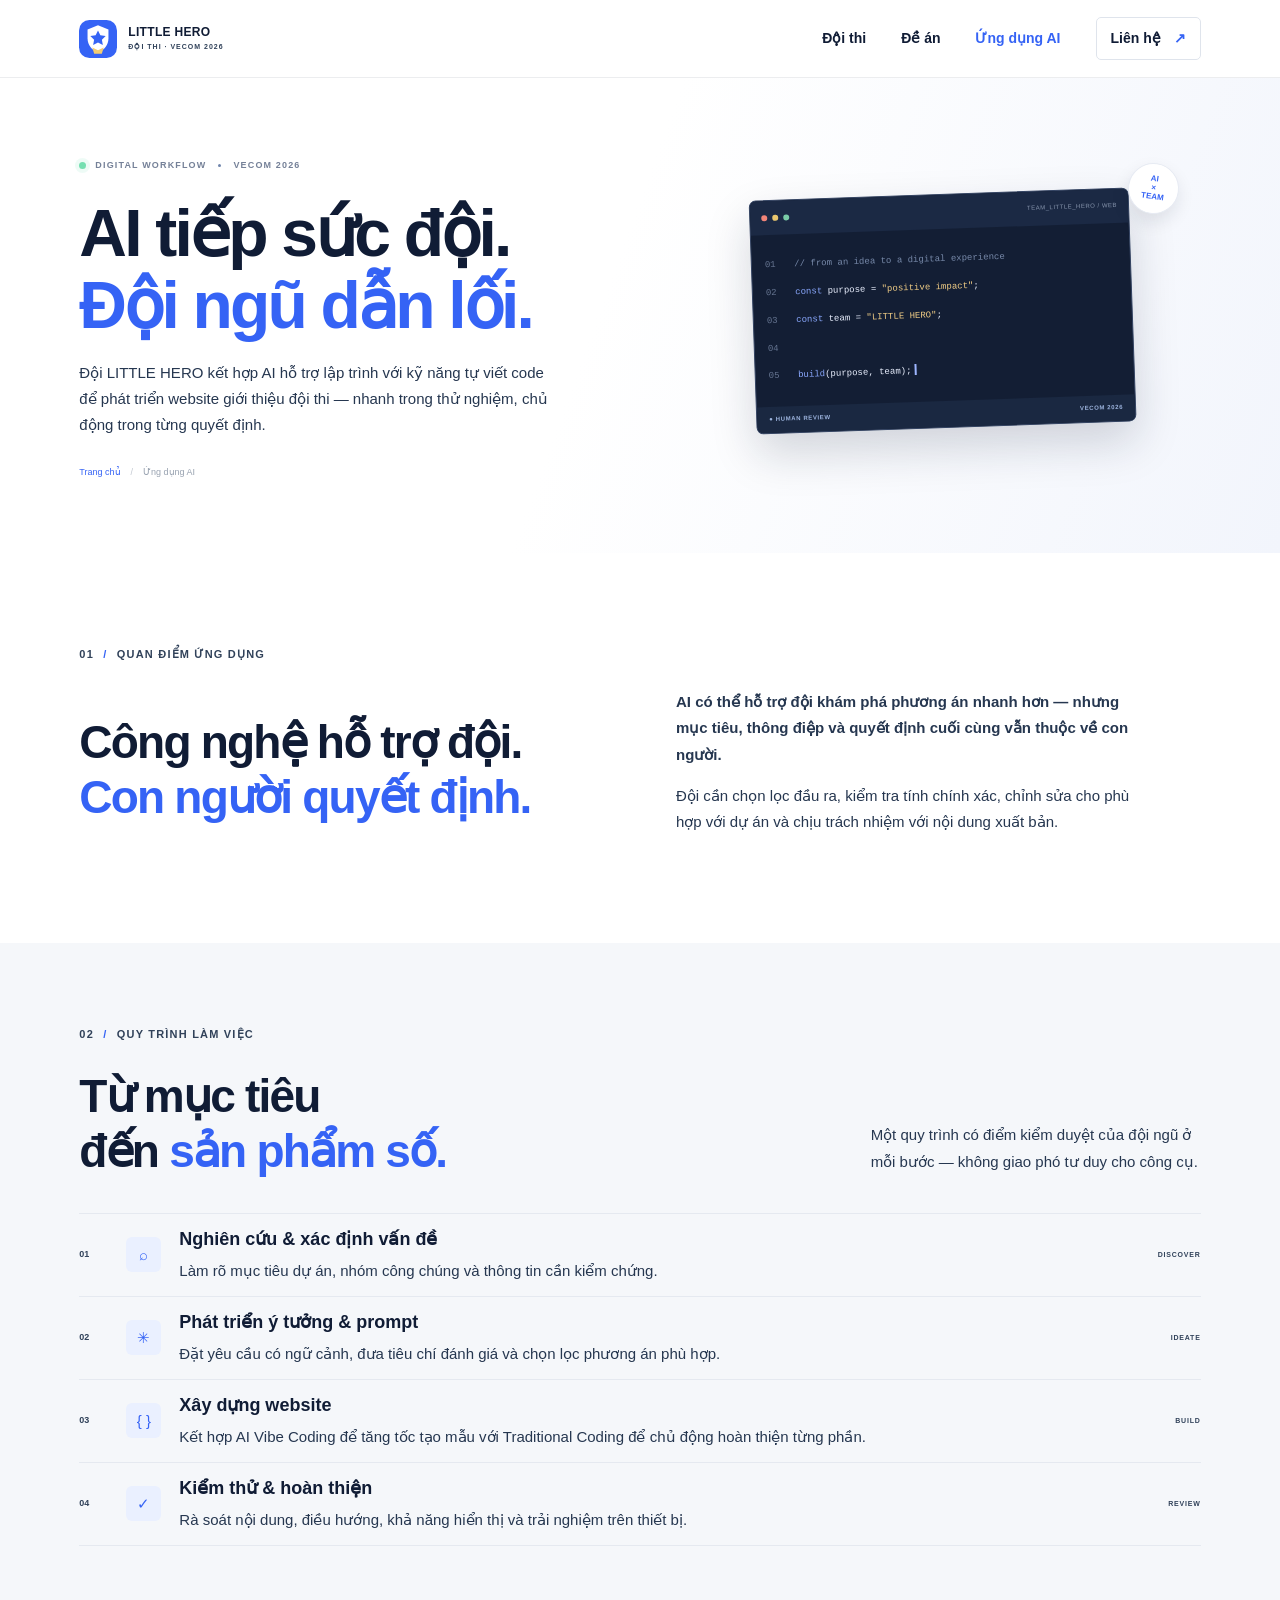
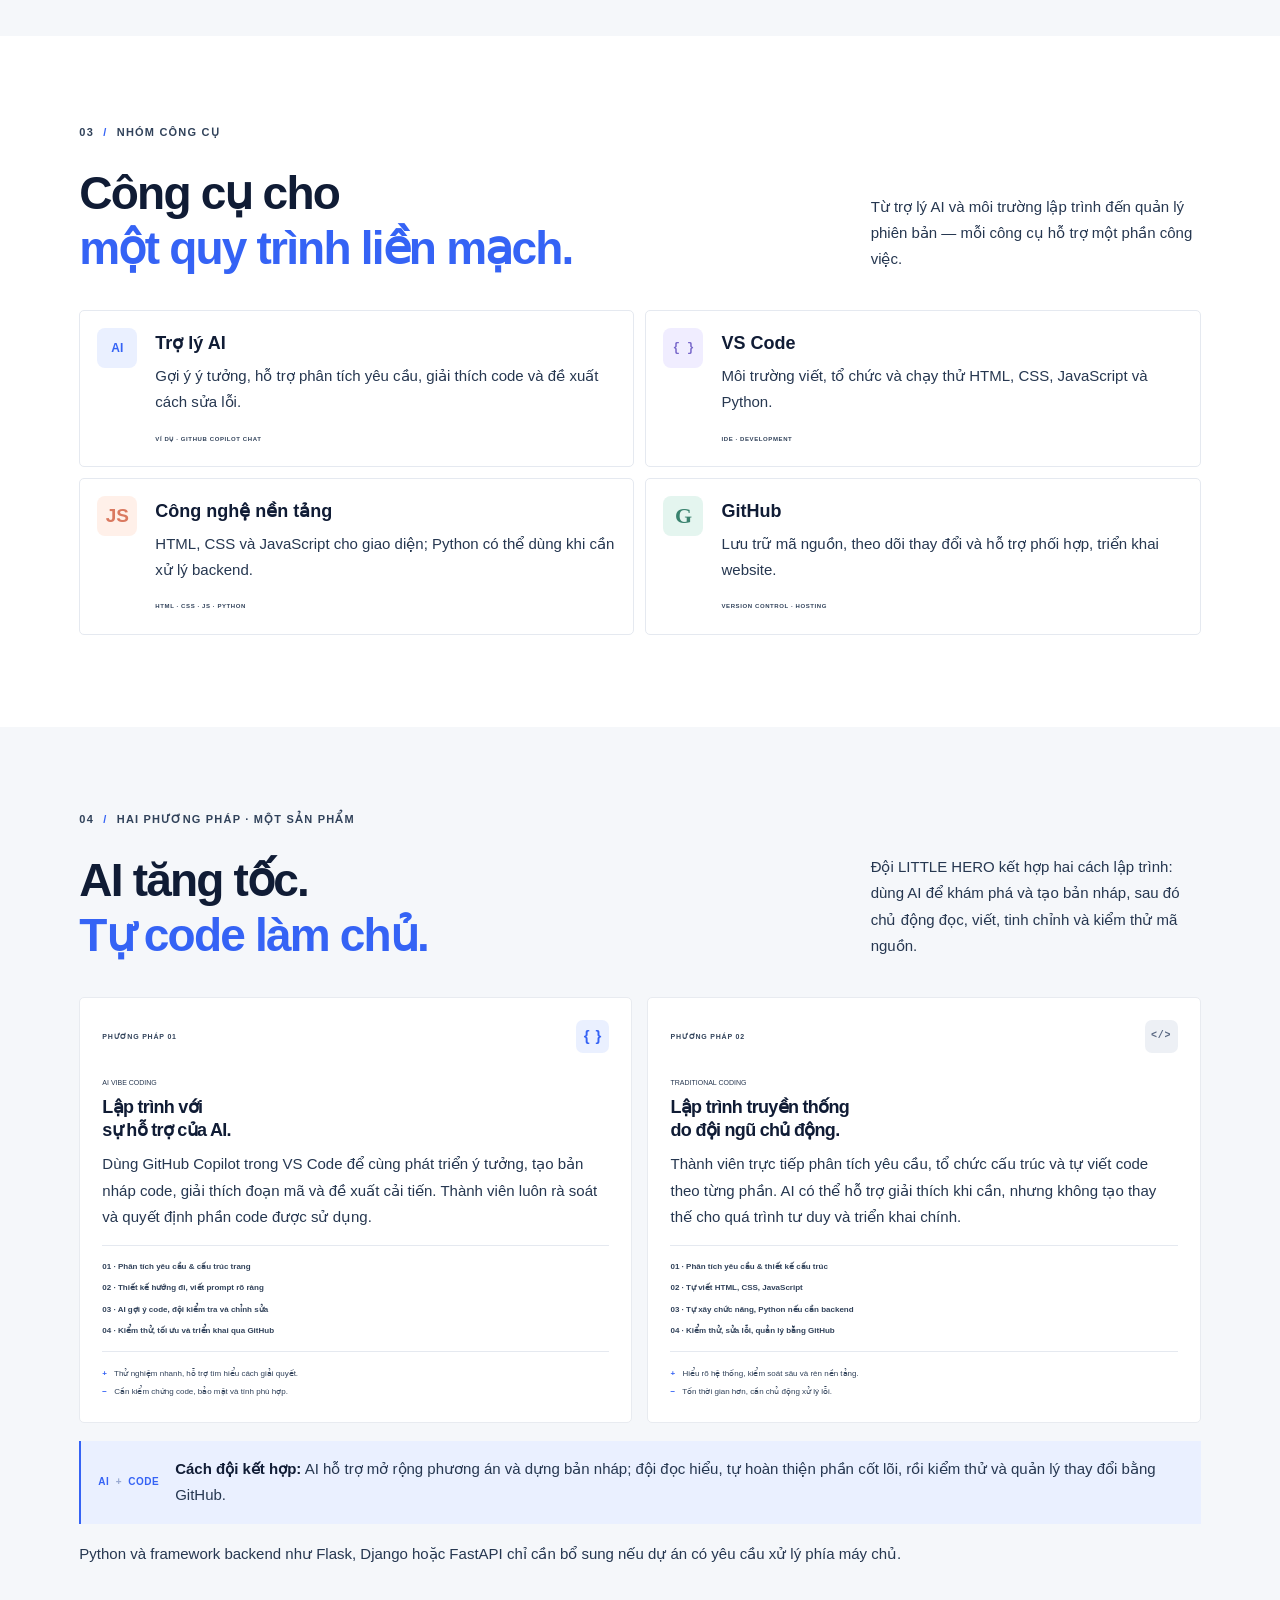
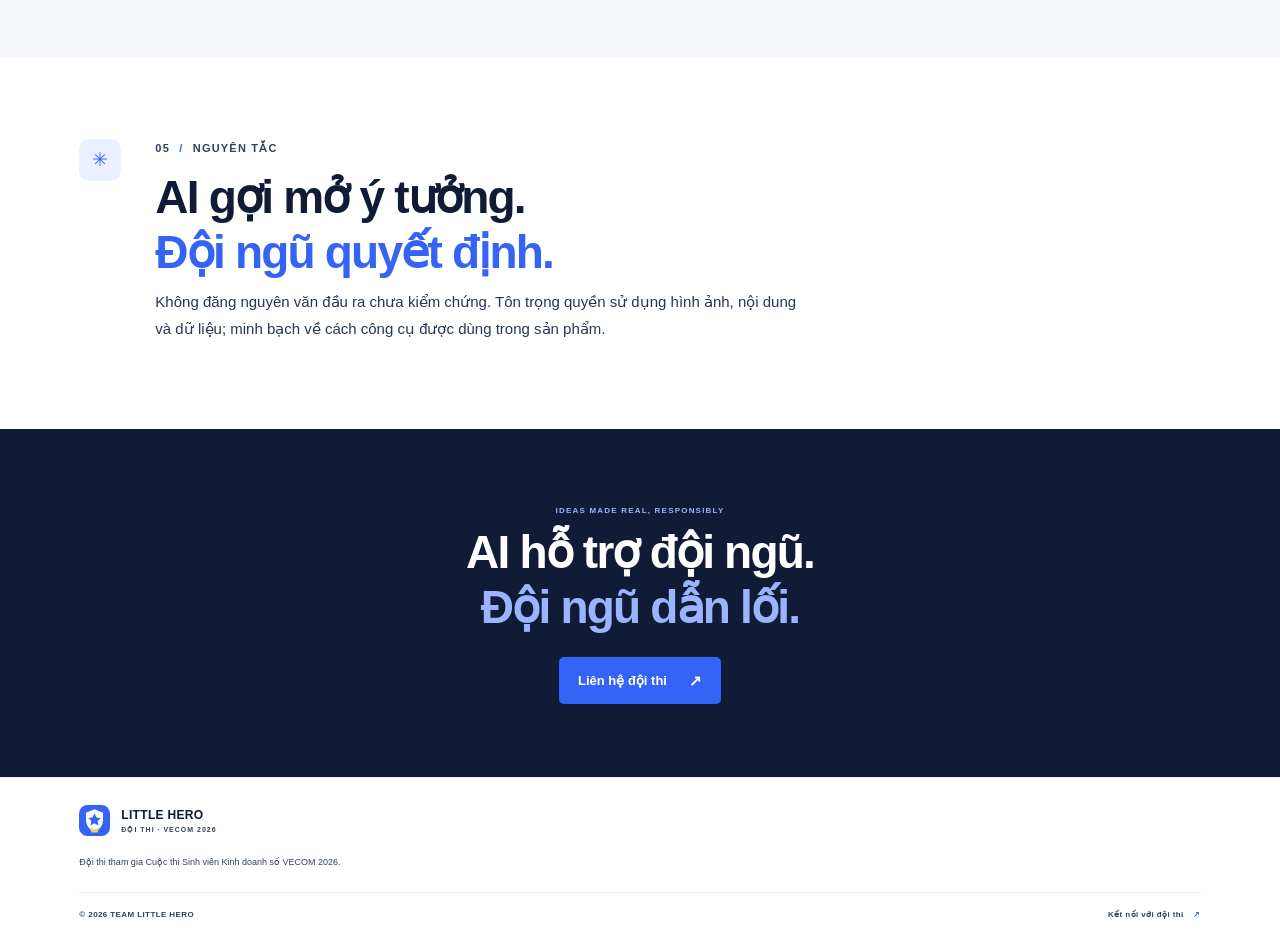
==== ai.html @ 5ff28641 "Add LITTLE HERO website on domain branch Co-authored-by: Copilot <223556219+Copilot@users.noreply.gi" ====
<!doctype html>
<html lang="vi">
<head>
  <meta charset="utf-8"><meta name="viewport" content="width=device-width, initial-scale=1"><meta name="theme-color" content="#101c35">
  <meta name="description" content="Tìm hiểu quy trình ứng dụng AI và hai phương pháp phát triển website của đội LITTLE HERO cho VECOM 2026.">
  <title>Ứng dụng AI — LITTLE HERO | VECOM 2026</title><link rel="stylesheet" href="styles.css"><script src="script.js" defer></script>
</head>
<body data-page="ai">
  <header class="site-header"><a class="brand" href="index.html" aria-label="Đội thi LITTLE HERO — Trang chủ"><svg class="brand-symbol" viewBox="0 0 40 40" aria-hidden="true"><rect width="40" height="40" rx="11" fill="#3563f5"/><path d="M20 5.5 31 10v9.2c0 7.1-4.4 12.2-11 15.3-6.6-3.1-11-8.2-11-15.3V10l11-4.5Z" fill="#fff"/><path d="m20 11 2.5 5.1 5.6.8-4 3.9 1 5.6-5.1-2.7-5.1 2.7 1-5.6-4-3.9 5.6-.8L20 11Z" fill="#3563f5"/><path d="m14 29 6 2.8 6-2.8-2 6.4h-8L14 29Z" fill="#f2cc71"/></svg><span class="brand-copy"><strong>LITTLE HERO</strong><small>ĐỘI THI · VECOM 2026</small></span></a><button class="menu-toggle" type="button" aria-label="Mở menu" aria-expanded="false"><span></span><span></span></button><nav class="site-nav" aria-label="Điều hướng chính"><a href="team.html" data-nav="team">Đội thi</a><a href="media.html" data-nav="media">Đề án</a><a href="ai.html" data-nav="ai">Ứng dụng AI</a><a class="nav-contact" href="contact.html" data-nav="contact">Liên hệ <span>↗</span></a></nav></header>
  <main>
    <section class="subhero ai-subhero"><div class="subhero-copy"><div class="competition-label"><span class="live-dot"></span> DIGITAL WORKFLOW <i></i> VECOM 2026</div><h1>AI tiếp sức đội.<br><span>Đội ngũ dẫn lối.</span></h1><p>Đội LITTLE HERO kết hợp AI hỗ trợ lập trình với kỹ năng tự viết code để phát triển website giới thiệu đội thi — nhanh trong thử nghiệm, chủ động trong từng quyết định.</p><div class="breadcrumbs"><a href="index.html">Trang chủ</a><span>/</span><span>Ứng dụng AI</span></div></div><div class="subhero-art code-graphic"><div class="code-window"><div class="code-bar"><i></i><i></i><i></i><span>TEAM_LITTLE_HERO / WEB</span></div><div class="code-lines"><span><em>01</em> <b>// from an idea to a digital experience</b></span><span><em>02</em> <i>const</i> purpose = <strong>"positive impact"</strong>;</span><span><em>03</em> <i>const</i> team = <strong>"LITTLE HERO"</strong>;</span><span><em>04</em></span><span><em>05</em> <i>build</i>(purpose, team);<span class="cursor"></span></span></div><div class="code-status"><span>● HUMAN REVIEW</span><span>VECOM 2026</span></div></div><span class="code-float">AI<br>×<br>TEAM</span></div></section>
    <section class="section-wrap ai-intro"><div class="section-index">01 <span>/</span> QUAN ĐIỂM ỨNG DỤNG</div><div class="ai-intro-grid"><h2>Công nghệ hỗ trợ đội.<br><span>Con người quyết định.</span></h2><div><p class="lead-copy">AI có thể hỗ trợ đội khám phá phương án nhanh hơn — nhưng mục tiêu, thông điệp và quyết định cuối cùng vẫn thuộc về con người.</p><p>Đội cần chọn lọc đầu ra, kiểm tra tính chính xác, chỉnh sửa cho phù hợp với dự án và chịu trách nhiệm với nội dung xuất bản.</p></div></div></section>
    <section class="workflow-section"><div class="section-wrap"><div class="section-index">02 <span>/</span> QUY TRÌNH LÀM VIỆC</div><div class="section-heading"><h2>Từ mục tiêu<br>đến <span>sản phẩm số.</span></h2><p>Một quy trình có điểm kiểm duyệt của đội ngũ ở mỗi bước — không giao phó tư duy cho công cụ.</p></div><div class="workflow">
      <article><span class="step-number">01</span><span class="step-icon">⌕</span><div><h3>Nghiên cứu & xác định vấn đề</h3><p>Làm rõ mục tiêu dự án, nhóm công chúng và thông tin cần kiểm chứng.</p></div><span class="step-tag">DISCOVER</span></article>
      <article><span class="step-number">02</span><span class="step-icon">✳</span><div><h3>Phát triển ý tưởng & prompt</h3><p>Đặt yêu cầu có ngữ cảnh, đưa tiêu chí đánh giá và chọn lọc phương án phù hợp.</p></div><span class="step-tag">IDEATE</span></article>
      <article><span class="step-number">03</span><span class="step-icon">{ }</span><div><h3>Xây dựng website</h3><p>Kết hợp AI Vibe Coding để tăng tốc tạo mẫu với Traditional Coding để chủ động hoàn thiện từng phần.</p></div><span class="step-tag">BUILD</span></article>
      <article><span class="step-number">04</span><span class="step-icon">✓</span><div><h3>Kiểm thử & hoàn thiện</h3><p>Rà soát nội dung, điều hướng, khả năng hiển thị và trải nghiệm trên thiết bị.</p></div><span class="step-tag">REVIEW</span></article>
    </div></div></section>
    <section class="section-wrap tool-section"><div class="section-index">03 <span>/</span> NHÓM CÔNG CỤ</div><div class="section-heading"><h2>Công cụ cho<br><span>một quy trình liền mạch.</span></h2><p>Từ trợ lý AI và môi trường lập trình đến quản lý phiên bản — mỗi công cụ hỗ trợ một phần công việc.</p></div><div class="tool-grid"><article><span class="tool-symbol symbol-ai">AI</span><div><h3>Trợ lý AI</h3><p>Gợi ý ý tưởng, hỗ trợ phân tích yêu cầu, giải thích code và đề xuất cách sửa lỗi.</p><small>VÍ DỤ · GITHUB COPILOT CHAT</small></div></article><article><span class="tool-symbol symbol-code">{ }</span><div><h3>VS Code</h3><p>Môi trường viết, tổ chức và chạy thử HTML, CSS, JavaScript và Python.</p><small>IDE · DEVELOPMENT</small></div></article><article><span class="tool-symbol symbol-design">JS</span><div><h3>Công nghệ nền tảng</h3><p>HTML, CSS và JavaScript cho giao diện; Python có thể dùng khi cần xử lý backend.</p><small>HTML · CSS · JS · PYTHON</small></div></article><article><span class="tool-symbol symbol-git">G</span><div><h3>GitHub</h3><p>Lưu trữ mã nguồn, theo dõi thay đổi và hỗ trợ phối hợp, triển khai website.</p><small>VERSION CONTROL · HOSTING</small></div></article></div></section>
    <section class="method-section"><div class="section-wrap"><div class="section-index">04 <span>/</span> HAI PHƯƠNG PHÁP · MỘT SẢN PHẨM</div><div class="section-heading"><h2>AI tăng tốc.<br><span>Tự code làm chủ.</span></h2><p>Đội LITTLE HERO kết hợp hai cách lập trình: dùng AI để khám phá và tạo bản nháp, sau đó chủ động đọc, viết, tinh chỉnh và kiểm thử mã nguồn.</p></div><div class="method-grid">
      <article class="method-card"><div class="method-card-top"><span>PHƯƠNG PHÁP 01</span><b>{ }</b></div><p class="eyebrow">AI VIBE CODING</p><h3>Lập trình với<br>sự hỗ trợ của AI.</h3><p>Dùng GitHub Copilot trong VS Code để cùng phát triển ý tưởng, tạo bản nháp code, giải thích đoạn mã và đề xuất cải tiến. Thành viên luôn rà soát và quyết định phần code được sử dụng.</p><div class="method-flow"><span>01 · Phân tích yêu cầu & cấu trúc trang</span><span>02 · Thiết kế hướng đi, viết prompt rõ ràng</span><span>03 · AI gợi ý code, đội kiểm tra và chỉnh sửa</span><span>04 · Kiểm thử, tối ưu và triển khai qua GitHub</span></div><div class="method-pros"><span>+</span> Thử nghiệm nhanh, hỗ trợ tìm hiểu cách giải quyết.<br><span>−</span> Cần kiểm chứng code, bảo mật và tính phù hợp.</div></article>
      <article class="method-card traditional-card"><div class="method-card-top"><span>PHƯƠNG PHÁP 02</span><b>&lt;/&gt;</b></div><p class="eyebrow">TRADITIONAL CODING</p><h3>Lập trình truyền thống<br>do đội ngũ chủ động.</h3><p>Thành viên trực tiếp phân tích yêu cầu, tổ chức cấu trúc và tự viết code theo từng phần. AI có thể hỗ trợ giải thích khi cần, nhưng không tạo thay thế cho quá trình tư duy và triển khai chính.</p><div class="method-flow"><span>01 · Phân tích yêu cầu & thiết kế cấu trúc</span><span>02 · Tự viết HTML, CSS, JavaScript</span><span>03 · Tự xây chức năng, Python nếu cần backend</span><span>04 · Kiểm thử, sửa lỗi, quản lý bằng GitHub</span></div><div class="method-pros"><span>+</span> Hiểu rõ hệ thống, kiểm soát sâu và rèn nền tảng.<br><span>−</span> Tốn thời gian hơn, cần chủ động xử lý lỗi.</div></article>
    </div><div class="combined-workflow"><span class="combined-mark">AI <b>+</b> CODE</span><p><strong>Cách đội kết hợp:</strong> AI hỗ trợ mở rộng phương án và dựng bản nháp; đội đọc hiểu, tự hoàn thiện phần cốt lõi, rồi kiểm thử và quản lý thay đổi bằng GitHub.</p></div><p class="editor-note">Python và framework backend như Flask, Django hoặc FastAPI chỉ cần bổ sung nếu dự án có yêu cầu xử lý phía máy chủ.</p></div></section>
    <section class="responsible-ai section-wrap"><div class="ai-mark">✳</div><div><div class="section-index">05 <span>/</span> NGUYÊN TẮC</div><h2>AI gợi mở ý tưởng.<br><span>Đội ngũ quyết định.</span></h2><p>Không đăng nguyên văn đầu ra chưa kiểm chứng. Tôn trọng quyền sử dụng hình ảnh, nội dung và dữ liệu; minh bạch về cách công cụ được dùng trong sản phẩm.</p></div></section>
    <section class="page-cta"><p class="eyebrow">IDEAS MADE REAL, RESPONSIBLY</p><h2>AI hỗ trợ đội ngũ.<br><span>Đội ngũ dẫn lối.</span></h2><a class="button button-blue" href="contact.html">Liên hệ đội thi <span>↗</span></a></section>
  </main>
  <footer class="site-footer"><a class="brand footer-brand" href="index.html"><svg class="brand-symbol" viewBox="0 0 40 40" aria-hidden="true"><rect width="40" height="40" rx="11" fill="#3563f5"/><path d="M20 5.5 31 10v9.2c0 7.1-4.4 12.2-11 15.3-6.6-3.1-11-8.2-11-15.3V10l11-4.5Z" fill="#fff"/><path d="m20 11 2.5 5.1 5.6.8-4 3.9 1 5.6-5.1-2.7-5.1 2.7 1-5.6-4-3.9 5.6-.8L20 11Z" fill="#3563f5"/><path d="m14 29 6 2.8 6-2.8-2 6.4h-8L14 29Z" fill="#f2cc71"/></svg><span class="brand-copy"><strong>LITTLE HERO</strong><small>ĐỘI THI · VECOM 2026</small></span></a><p>Đội thi tham gia Cuộc thi Sinh viên Kinh doanh số VECOM 2026.</p><div class="footer-bottom"><span>© <span data-year></span> TEAM LITTLE HERO</span><a href="contact.html">Kết nối với đội thi <span>↗</span></a></div></footer>
</body>
</html>
---- styles.css ----
:root {
  --navy: #101c35;
  --navy-2: #172746;
  --blue: #3563f5;
  --blue-bright: #6489ff;
  --paper: #f5f7fa;
  --ink: #202938;
  --muted: #788397;
  --line: #e5e9f0;
  --white: #fff;
  --font: Inter, "Be Vietnam Pro", "Segoe UI", Arial, sans-serif;
}
* { box-sizing: border-box; }
html { scroll-behavior: smooth; }
body { margin: 0; color: var(--ink); background: var(--white); font-family: var(--font); font-size: 15px; line-height: 1.65; -webkit-font-smoothing: antialiased; }
h1,h2 { text-wrap: balance; }
a { color: inherit; text-decoration: none; }
button, input, textarea { font: inherit; }
::selection { color: var(--white); background: var(--blue); }
.site-header { position: sticky; z-index: 20; top: 0; display: flex; align-items: center; justify-content: space-between; height: 78px; padding: 0 max(calc((100vw - 1200px)/2),6.2vw); background: rgba(255,255,255,.96); border-bottom: 1px solid rgba(16,28,53,.08); backdrop-filter: blur(14px); }
.brand { display: inline-flex; align-items: center; gap: 11px; }
.brand-symbol { display: block; flex: 0 0 38px; width: 38px; height: 38px; }
.brand-copy { display: flex; flex-direction: column; line-height: 1.25; }
.brand-copy strong { color: var(--navy); font-size: 12px; font-weight: 850; letter-spacing: .3px; }
.brand-copy small { margin-top: 3px; color: #8792a4; font-size: 7px; font-weight: 750; letter-spacing: 1px; }
.site-nav { display: flex; align-items: center; gap: 35px; color: #69758a; font-size: 12px; font-weight: 650; }
.site-nav a { transition: color .2s ease; }.site-nav a:hover,.site-nav a[aria-current="page"] { color: var(--blue); }
.site-nav .nav-contact { padding: 9px 14px; color: var(--navy); border: 1px solid #dfe4ec; border-radius: 5px; }.nav-contact span { margin-left: 9px; color: var(--blue); }
.menu-toggle { display: none; }
.hero { position: relative; overflow: hidden; color: var(--white); background: var(--navy); }
.hero-grid { display: grid; grid-template-columns: 1fr 1fr; align-items: center; width: min(1200px,87.6%); min-height: 625px; margin: auto; }
.hero-copy { position: relative; z-index: 2; padding: 24px 0 43px; }
.competition-label { display: inline-flex; align-items: center; gap: 9px; color: #abb9d4; font-size: 9px; font-weight: 800; letter-spacing: 1.15px; }
.competition-label i { width: 3px; height: 3px; margin: 0 3px; background: #7085ac; border-radius: 50%; }
.live-dot { width: 7px; height: 7px; background: #76dfb1; border-radius: 50%; box-shadow: 0 0 0 4px rgba(118,223,177,.12); }
.hero h1,.subhero h1,.contact-hero h1 { margin: 25px 0 0; color: var(--white); font-size: clamp(52px,6.4vw,82px); font-weight: 780; letter-spacing: -5.7px; line-height: 1.03; }
.hero h1 span,.subhero h1 span,.contact-hero h1 span { color: #9cb5ff; }
.hero-lead { max-width: 470px; margin: 24px 0 0; color: #b6c0d2; font-size: 14px; line-height: 1.9; }
.hero-actions { display: flex; align-items: center; gap: 11px; margin-top: 27px; }
.button { display: inline-flex; align-items: center; justify-content: center; gap: 22px; min-height: 47px; padding: 0 18px; border: 1px solid transparent; border-radius: 5px; font-size: 11px; font-weight: 750; cursor: pointer; transition: background .2s ease,color .2s ease,transform .2s ease; }
.button:hover { transform: translateY(-2px); }.button-blue { color: var(--white); background: var(--blue); }.button-blue:hover { background: #244bd3; }.button-outline { color: #e5ebf7; border-color: #42516b; }.button-outline:hover { background: rgba(255,255,255,.08); }.button-light { color: var(--navy); background: var(--white); }.button-light:hover { background: #e7edff; }.button span { font-size: 15px; }
.hero-caption { display: flex; align-items: center; gap: 10px; margin-top: 54px; color: #8c9bb7; font-size: 8px; font-weight: 750; letter-spacing: 1px; }.caption-rule { width: 23px; height: 1px; background: #7f9eff; }
.hero-visual { position: relative; width: 100%; height: 470px; }
.hero-visual::before { position: absolute; top: 50%; left: 50%; width: 330px; height: 330px; content: ""; background: linear-gradient(140deg,#1d3155,#152442); border: 1px solid rgba(160,184,255,.14); border-radius: 50%; transform: translate(-50%,-51%); }
.visual-ring { position: absolute; top: 50%; left: 50%; border: 1px solid rgba(156,181,255,.15); border-radius: 50%; transform: translate(-50%,-51%); }.ring-a { width: 410px; height: 410px; }.ring-b { width: 485px; height: 485px; border-color: rgba(156,181,255,.08); }
.hero-monogram { position: absolute; z-index: 1; top: 50%; left: 50%; color: #f5f7ff; font-size: clamp(105px,15vw,184px); font-weight: 850; letter-spacing: -18px; line-height: 1; transform: translate(-54%,-59%); }.hero-monogram span { color: #87a5ff; }
.visual-orbit { position: absolute; z-index: 2; top: 50%; left: 50%; display: grid; width: 240px; height: 88px; place-items: center; border: 1px solid rgba(180,198,255,.23); border-radius: 50%; transform: translate(-50%,-51%) rotate(-36deg); }.visual-orbit span { position: absolute; top: 6px; right: 12px; color: #9cb3ea; font-size: 7px; font-weight: 800; letter-spacing: 1px; transform: rotate(36deg); }.orbit-b { width: 300px; height: 108px; transform: translate(-50%,-51%) rotate(42deg); }.orbit-b span { top: auto; right: auto; bottom: 1px; left: 14px; color: #d7b975; transform: rotate(-42deg); }
.visual-star { position: absolute; z-index: 3; color: #a9bdff; }.star-a { top: 48px; right: 14%; font-size: 27px; }.star-b { bottom: 66px; left: 13%; color: #f4cf77; font-size: 20px; }
.hero-sticker { position: absolute; z-index: 4; display: flex; align-items: center; gap: 12px; padding: 12px 15px; color: var(--navy); background: var(--white); box-shadow: 0 10px 30px rgba(4,11,25,.2); font-size: 8px; font-weight: 800; line-height: 1.5; letter-spacing: .5px; }.sticker-top { top: 49px; left: 3%; transform: rotate(-5deg); }.sticker-top span { color: var(--blue); font-size: 18px; }.sticker-bottom { right: 0; bottom: 47px; color: #788397; font-size: 7px; }.sticker-bottom b { color: var(--blue); font-size: 22px; }.sticker-bottom strong { color: var(--navy); font-size: 9px; }.visual-coordinate { position: absolute; right: 8px; top: 145px; color: #657693; font-family: Consolas,monospace; font-size: 7px; line-height: 1.7; }
.hero-bottomline { display: flex; align-items: center; gap: 17px; width: min(1200px,87.6%); height: 52px; margin: auto; color: #8290a9; border-top: 1px solid rgba(255,255,255,.13); font-size: 8px; font-weight: 750; letter-spacing: 1px; }.hero-bottomline .line { width: 28px; height: 1px; background: #46577a; }.scroll-hint { margin-left: auto; font-size: 7px; }
.section-wrap { width: min(1200px,87.6%); margin-right: auto; margin-left: auto; }.section-index { color: #8390a3; font-size: 9px; font-weight: 800; letter-spacing: 1.2px; }.section-index span { padding: 0 5px; color: var(--blue); }
.statement { padding-top: 99px; padding-bottom: 91px; }.statement-grid { display: grid; grid-template-columns: 1.25fr .75fr; gap: 60px; align-items: end; margin-top: 27px; }.statement h2,.explore-heading h2,.project-copy h2,.section-heading h2,.team-intro h2,.campaign-story h2,.audience-layout h2,.outcome-section h2,.ai-intro h2,.responsible-ai h2,.page-cta h2,.contact-hero h1,.contact-outro h2 { margin: 0; color: var(--navy); font-size: clamp(35px,4.2vw,52px); font-weight: 770; letter-spacing: -2.8px; line-height: 1.16; }.statement h2 span,.explore-heading h2 span,.section-heading h2 span,.team-intro h2 span,.audience-layout h2 span,.ai-intro h2 span,.responsible-ai h2 span { color: var(--blue); }.statement-copy p { margin: 0 0 16px; color: #758196; font-size: 12px; line-height: 1.9; }.arrow-link { color: var(--navy); font-size: 10px; font-weight: 750; }.arrow-link span { padding-left: 10px; color: var(--blue); font-size: 15px; }
.stats-row { display: grid; grid-template-columns: repeat(3,1fr) 1.2fr; margin-top: 58px; padding-top: 21px; border-top: 1px solid var(--line); }.stats-row>div:not(.stats-note) { display: flex; align-items: center; gap: 13px; }.stats-row>div+div:not(.stats-note) { padding-left: 18px; border-left: 1px solid var(--line); }.stats-row strong { color: var(--navy); font-size: 25px; letter-spacing: -1.2px; }.stats-row span { color: #8490a2; font-size: 8px; font-weight: 750; line-height: 1.55; letter-spacing: .5px; }.stats-note { align-self: center; justify-self: end; color: #7c8799; font-size: 10px; line-height: 1.6; text-align: right; }
.project-band { overflow: hidden; color: var(--white); background: var(--navy); }.project-layout { display: grid; grid-template-columns: .9fr 1.1fr; align-items: center; gap: 75px; min-height: 485px; padding-top: 48px; padding-bottom: 48px; }.project-art { position: relative; min-height: 360px; overflow: hidden; background: #1b2c4b; }.project-art::before { position: absolute; top: 42px; left: 50%; width: 260px; height: 260px; content: ""; border: 1px solid rgba(175,195,255,.22); border-radius: 50%; transform: translateX(-50%); }.project-art::after { position: absolute; top: 75px; left: 50%; width: 195px; height: 195px; content: ""; border: 1px solid rgba(175,195,255,.14); border-radius: 50%; transform: translateX(-50%); }.project-shape { position: absolute; z-index: 1; top: 105px; left: 50%; width: 128px; height: 128px; border-radius: 50%; transform: translateX(-50%); }.shape-large { background: #6286ff; }.shape-small { top: 157px; left: 58%; width: 60px; height: 60px; background: #f2cf79; }.project-star { position: absolute; z-index: 2; top: 142px; left: 50%; color: white; font-size: 52px; transform: translateX(-50%); }.project-art-label { position: absolute; bottom: 25px; left: 25px; color: #9eacc2; font-size: 8px; font-weight: 750; letter-spacing: 1px; line-height: 1.7; }.project-art-label b { color: white; font-size: 10px; }.project-art-number { position: absolute; right: 23px; bottom: 26px; color: #7485a4; font-family: Consolas,monospace; font-size: 9px; }.light-index { color: #8d9bb5; }.project-copy .eyebrow { margin: 27px 0 8px; color: #9eb5ff; font-size: 8px; font-weight: 800; letter-spacing: 1.3px; }.project-copy h2 { color: white; font-size: 47px; }.project-copy h2 span { color: #9db5ff; }.project-copy>p:not(.eyebrow) { max-width: 485px; margin: 16px 0 22px; color: #a9b5c9; font-size: 12px; line-height: 1.9; }
.explore { padding-top: 100px; padding-bottom: 105px; }.explore-heading { display: flex; align-items: end; justify-content: space-between; gap: 30px; margin: 25px 0 35px; }.explore-heading>p { max-width: 310px; margin: 0 0 4px; color: #7c8799; font-size: 11px; line-height: 1.8; }.explore-list { border-top: 1px solid var(--line); }.explore-item { display: grid; grid-template-columns: 65px 1.15fr 1fr 26px; align-items: center; gap: 15px; min-height: 80px; border-bottom: 1px solid var(--line); transition: padding .2s ease,background .2s ease; }.explore-item:hover { padding-right: 10px; padding-left: 10px; background: #f8f9fc; }.explore-num { color: #97a2b3; font-size: 9px; font-weight: 750; }.explore-title { color: var(--navy); font-size: 16px; font-weight: 700; letter-spacing: -.3px; }.explore-desc { color: #8490a2; font-size: 10px; }.explore-arrow { justify-self: end; color: var(--blue); font-size: 19px; }
.closing { position: relative; min-height: 318px; padding: 65px 20px; overflow: hidden; color: var(--white); background: #172746; text-align: center; }.closing .eyebrow { position: relative; z-index: 1; color: #9cb4ff; font-size: 8px; font-weight: 800; letter-spacing: 1.4px; }.closing h2 { position: relative; z-index: 1; margin: 0 0 22px; font-size: 43px; font-weight: 760; letter-spacing: -2.4px; line-height: 1.2; }.closing h2 span { color: #9cb4ff; }.closing-orbit { position: absolute; top: -220px; left: 50%; width: 520px; height: 520px; border: 1px solid rgba(255,255,255,.1); border-radius: 50%; transform: translateX(-50%); box-shadow: 0 0 0 40px rgba(255,255,255,.025),0 0 0 90px rgba(255,255,255,.02); }
.site-footer { padding: 27px max(calc((100vw - 1200px)/2),6.2vw) 20px; border-top: 1px solid var(--line); }.footer-brand .brand-symbol { flex-basis: 31px; width: 31px; height: 31px; }.site-footer>p { margin: 10px 0 22px; color: #8691a3; font-size: 9px; }.footer-bottom { display: flex; justify-content: space-between; gap: 14px; padding-top: 15px; color: #98a2b0; border-top: 1px solid var(--line); font-size: 8px; font-weight: 700; letter-spacing: .4px; }.footer-bottom a { color: #68758a; }.footer-bottom a span { padding-left: 7px; color: var(--blue); }

.subhero { display: grid; grid-template-columns: 1fr .9fr; align-items: center; min-height: 475px; padding: 43px max(calc((100vw - 1200px)/2),6.2vw); overflow: hidden; background: linear-gradient(110deg,#fff 47%,#f2f5fc); }.subhero-copy { position: relative; z-index: 2; }.subhero .competition-label { color: #758198; }.subhero h1 { margin-top: 19px; color: var(--navy); font-size: clamp(46px,5.3vw,67px); letter-spacing: -4px; }.subhero h1 span { color: var(--blue); }.subhero-copy>p:not(.competition-label) { max-width: 480px; margin: 18px 0 0; color: #788397; font-size: 12px; line-height: 1.85; }.breadcrumbs { display: flex; gap: 10px; margin-top: 26px; color: #98a2b0; font-size: 9px; }.breadcrumbs a { color: var(--blue); }.breadcrumbs span:nth-child(2) { color: #c1c7d0; }.subhero-art { position: relative; min-height: 365px; }
.team-graphic::before { position: absolute; top: 50%; left: 50%; width: 270px; height: 270px; content: ""; background: #e3eaff; border-radius: 50%; transform: translate(-50%,-50%); }.team-graphic-ring { position: absolute; top: 50%; left: 50%; width: 335px; height: 335px; border: 1px solid rgba(53,99,245,.2); border-radius: 50%; transform: translate(-50%,-50%); }.team-graphic-center { position: absolute; top: 50%; left: 50%; display: grid; width: 150px; height: 150px; place-items: center; color: var(--white); background: var(--blue); border-radius: 50%; box-shadow: 0 16px 35px rgba(53,99,245,.24); font-size: 58px; font-weight: 850; letter-spacing: -7px; transform: translate(-50%,-50%); }.team-graphic-center span { position: absolute; right: 22px; bottom: 19px; color: #ffdd87; font-size: 19px; }.orbit-tag { position: absolute; z-index: 2; padding: 7px 11px; color: #596781; background: white; border: 1px solid #e8ebf2; border-radius: 20px; box-shadow: 0 6px 15px #17274612; font-size: 7px; font-weight: 850; letter-spacing: .8px; }.tag-one { top: 52px; left: 15%; transform: rotate(-8deg); }.tag-two { top: 130px; right: 0; transform: rotate(6deg); }.tag-three { bottom: 49px; left: 20%; transform: rotate(4deg); }.graphic-stamp { position: absolute; right: 7%; bottom: 26px; display: grid; width: 56px; height: 56px; place-items: center; color: var(--blue); border: 1px solid #9db2ff; border-radius: 50%; font-size: 7px; font-weight: 750; line-height: 1.35; text-align: center; transform: rotate(13deg); }.graphic-stamp b { font-size: 10px; }
.team-intro,.campaign-story,.ai-intro { padding-top: 92px; padding-bottom: 93px; }.team-intro-grid,.campaign-story-grid,.ai-intro-grid { display: grid; grid-template-columns: 1fr 1fr; gap: 72px; align-items: center; margin-top: 26px; }.team-intro-grid>div,.campaign-story-grid>div { max-width: 475px; }.lead-copy { margin: 0 0 14px; color: var(--navy); font-size: 16px; font-weight: 650; line-height: 1.7; }.team-intro-grid>div>p:not(.lead-copy),.campaign-story-grid>div>p:not(.lead-copy),.ai-intro-grid>div>p:not(.lead-copy) { color: #788397; font-size: 11px; line-height: 1.9; }
.member-section,.workflow-section,.showcase-section { padding: 82px 0 90px; background: var(--paper); }.section-heading { display: flex; align-items: end; justify-content: space-between; gap: 28px; margin: 25px 0 34px; }.section-heading h2 { font-size: clamp(35px,4vw,47px); }.section-heading>p { max-width: 330px; margin: 0 0 4px; color: #7b8799; font-size: 10px; line-height: 1.8; }.member-grid { display: grid; grid-template-columns: repeat(4,1fr); gap: 16px; }.member-visual { position: relative; display: grid; min-height: 229px; place-items: center; overflow: hidden; border-radius: 4px; }.member-blue { background: #dce5ff; }.member-yellow { background: #f8e9be; }.member-coral { background: #f7ddd6; }.member-mint { background: #d4eee5; }.member-visual::before { position: absolute; top: 20px; right: 18px; width: 110px; height: 110px; content: ""; border: 1px solid rgba(255,255,255,.8); border-radius: 50%; }.member-visual::after { position: absolute; bottom: -41px; left: 50%; width: 126px; height: 148px; content: ""; background: rgba(255,255,255,.48); border-radius: 60px 60px 0 0; transform: translateX(-50%); }.member-no { position: absolute; top: 13px; left: 13px; color: rgba(16,28,53,.55); font-size: 9px; font-weight: 850; }.member-avatar { position: relative; z-index: 2; display: grid; width: 86px; height: 86px; place-items: center; color: var(--blue); background: rgba(255,255,255,.72); border: 1px solid rgba(53,99,245,.18); border-radius: 50%; font-size: 19px; font-weight: 850; letter-spacing: -1px; }.member-role-label { position: absolute; z-index: 3; bottom: 12px; left: 12px; color: #606e84; font-size: 6px; font-weight: 850; letter-spacing: .8px; }.member-meta { display: flex; align-items: start; justify-content: space-between; gap: 6px; margin-top: 13px; }.member-meta h3 { margin: 0 0 3px; color: var(--navy); font-size: 11px; }.member-meta span { color: #788397; font-size: 8px; }.member-meta .member-index { color: #a0a9b6; font-size: 7px; font-weight: 750; white-space: nowrap; }.member>p { margin: 9px 0 0; color: #7c8798; font-size: 9px; line-height: 1.7; }.editor-note { margin: 18px 0 0; color: #949eac; font-size: 9px; }
.team-principles { padding-top: 84px; padding-bottom: 95px; }.principle-cards { display: grid; grid-template-columns: repeat(3,1fr); gap: 24px; margin-top: 33px; }.principle-cards article { padding-top: 17px; border-top: 1px solid var(--line); }.principle-cards article>span { color: var(--blue); font-size: 9px; font-weight: 850; }.principle-cards h3 { margin: 12px 0 6px; color: var(--navy); font-size: 14px; }.principle-cards p { max-width: 270px; margin: 0; color: #7e899a; font-size: 10px; line-height: 1.8; }
.page-cta { padding: 67px 20px 73px; color: white; background: var(--navy); text-align: center; }.page-cta .eyebrow { color: #9bb3ff; font-size: 8px; font-weight: 800; letter-spacing: 1.2px; }.page-cta h2 { margin: 0 0 22px; color: white; font-size: clamp(34px,4vw,47px); }.page-cta h2 span { color: #9cb4ff; }

.project-subhero h1 { font-size: clamp(43px,5vw,63px); }.campaign-graphic { min-height: 385px; }.campaign-poster { position: absolute; top: 47px; width: 196px; height: 275px; padding: 18px; box-shadow: 0 18px 42px #111c3530; }.poster-back { left: 14%; display: flex; align-items: center; justify-content: center; color: white; background: #f18770; font-size: 25px; font-weight: 850; letter-spacing: -1px; line-height: 1.15; transform: rotate(-9deg); }.poster-back b { position: absolute; right: 14px; bottom: 10px; color: #ffe295; font-size: 31px; }.poster-front { z-index: 2; left: 42%; display: flex; flex-direction: column; justify-content: space-between; color: var(--navy); background: #f2cc71; transform: rotate(5deg); }.poster-front small,.poster-front>span { font-size: 7px; font-weight: 850; letter-spacing: .7px; }.poster-front strong { font-size: 24px; font-weight: 850; letter-spacing: -1.3px; line-height: 1.14; }.poster-front strong i { color: #e8685e; font-style: normal; }.campaign-caption { position: absolute; right: 2%; bottom: 19px; color: #8b97a9; font-size: 7px; font-weight: 800; letter-spacing: 1px; }
.campaign-story-grid { margin-bottom: 38px; }.campaign-story h2 { font-size: 43px; }.campaign-message { position: relative; display: flex; flex-direction: column; gap: 9px; padding: 22px 25px; overflow: hidden; background: #f0f4ff; border-left: 3px solid var(--blue); }.campaign-message>span:first-child { color: var(--blue); font-size: 8px; font-weight: 850; letter-spacing: 1px; }.campaign-message strong { position: relative; z-index: 1; color: var(--navy); font-size: 15px; line-height: 1.6; }.message-mark { position: absolute; top: -35px; right: 14px; color: #dce5ff; font-family: Georgia,serif; font-size: 150px; line-height: 1; }
.audience-section { padding: 82px 0; background: var(--paper); }.audience-layout { display: grid; grid-template-columns: 1fr .9fr; align-items: center; gap: 65px; }.audience-layout h2 { margin: 23px 0 14px; }.audience-layout>div:first-child>p { max-width: 440px; color: #788397; font-size: 11px; line-height: 1.9; }.audience-stack { position: relative; min-height: 265px; }.audience-card { position: absolute; display: flex; flex-direction: column; justify-content: space-between; width: 72%; height: 115px; padding: 16px 18px; box-shadow: 0 9px 24px #17274614; }.audience-card span { font-size: 7px; font-weight: 850; letter-spacing: 1px; }.audience-card strong { font-size: 18px; letter-spacing: -.6px; }.audience-card i { position: absolute; right: 17px; bottom: 15px; font-size: 18px; font-style: normal; }.aud-one { top: 16px; left: 7%; color: #2445a7; background: #dce5ff; transform: rotate(-4deg); }.aud-two { top: 119px; right: 4%; color: #153f39; background: #cceee2; transform: rotate(3deg); }.audience-note { position: absolute; bottom: 0; left: 4%; color: #8a95a5; font-size: 7px; font-weight: 850; letter-spacing: 1px; line-height: 1.8; }
.strategy-section { padding-top: 88px; padding-bottom: 93px; }.strategy-steps { border-top: 1px solid var(--line); }.strategy-steps article { display: grid; grid-template-columns: 42px 1fr auto; align-items: center; gap: 16px; min-height: 89px; border-bottom: 1px solid var(--line); }.strategy-steps article>span { color: #9ba5b3; font-size: 10px; font-weight: 800; }.strategy-steps h3 { margin: 0 0 3px; color: var(--navy); font-size: 13px; }.strategy-steps p { margin: 0; color: #7d8899; font-size: 9px; }.strategy-steps article>b { color: var(--blue); font-size: 7px; letter-spacing: .8px; }
.showcase-section { padding-top: 83px; padding-bottom: 88px; }.content-grid { display: grid; grid-template-columns: repeat(3,1fr); gap: 18px; }.content-art { display: flex; flex-direction: column; justify-content: space-between; min-height: 295px; padding: 19px; }.content-art>span,.content-art>small { font-size: 7px; font-weight: 850; letter-spacing: .8px; }.content-art strong { font-size: 28px; font-weight: 850; letter-spacing: -1.2px; line-height: 1.12; }.social-art { color: white; background: var(--blue); }.social-art i { color: #ffe193; font-style: normal; }.social-art::after { content: "✳"; align-self: flex-end; margin-top: -280px; color: #ffffff20; font-size: 130px; line-height: .8; }.poster-art { color: var(--navy); background: #f2cc71; }.poster-art strong i { color: #e4665e; font-style: normal; }.challenge-art { align-items: center; color: #153f39; background: #d5f0e7; text-align: center; }.challenge-art>span:first-child { align-self: flex-start; }.challenge-art>div { display: grid; width: 70px; height: 70px; place-items: center; color: white; background: #60b99e; border-radius: 50%; font-size: 35px; }.challenge-art strong { font-size: 19px; }.content-card h3 { margin: 12px 0 3px; color: var(--navy); font-size: 12px; }.content-card>p { margin: 0; color: #8792a2; font-size: 9px; }
.outcome-section { display: grid; grid-template-columns: .85fr 1.15fr; align-items: center; gap: 60px; padding-top: 89px; padding-bottom: 95px; }.outcome-section h2 { margin-top: 23px; }.outcome-list p { display: flex; gap: 17px; margin: 0; padding: 14px 0; color: #758195; border-bottom: 1px solid var(--line); font-size: 10px; }.outcome-list span { color: var(--blue); font-size: 8px; font-weight: 850; }

.ai-subhero h1 { font-size: clamp(43px,5.1vw,64px); }.code-graphic { min-height: 350px; }.code-window { position: absolute; top: 53px; left: 50%; width: min(380px,95%); overflow: hidden; color: #eaf0ff; background: #131e34; border: 1px solid #344463; border-radius: 7px; box-shadow: 0 20px 45px #101c352c; transform: translateX(-48%) rotate(-2deg); }.code-bar { display: flex; align-items: center; gap: 5px; height: 34px; padding: 0 11px; background: #1b2944; }.code-bar i { width: 6px; height: 6px; background: #f18478; border-radius: 50%; }.code-bar i:nth-child(2) { background: #e9c66e; }.code-bar i:nth-child(3) { background: #79cba6; }.code-bar span { margin-left: auto; color: #8795ad; font-size: 6px; letter-spacing: .5px; }.code-lines { display: flex; flex-direction: column; gap: 13px; padding: 23px 13px; font-family: Consolas,monospace; font-size: 9px; }.code-lines em { display: inline-block; width: 24px; color: #667591; font-style: normal; }.code-lines b { color: #788aaa; font-weight: 400; }.code-lines i { color: #8ba9ff; font-style: normal; }.code-lines strong { color: #f2ce86; font-weight: 400; }.cursor { display: inline-block; width: 2px; height: 11px; margin-left: 3px; vertical-align: -2px; background: #9db5ff; }.code-status { display: flex; justify-content: space-between; padding: 8px 12px; color: #9db4de; background: #1a2841; font-size: 6px; font-weight: 800; letter-spacing: .6px; }.code-float { position: absolute; top: 22px; right: 4%; display: grid; width: 51px; height: 51px; place-items: center; color: var(--blue); background: white; border: 1px solid #e7ebf3; border-radius: 50%; box-shadow: 0 8px 17px #101c351a; font-size: 8px; font-weight: 850; line-height: 1.1; text-align: center; transform: rotate(8deg); }
.ai-intro-grid h2 { font-size: 43px; }.ai-intro-grid>div { max-width: 465px; }.workflow { border-top: 1px solid var(--line); }.workflow article { display: grid; grid-template-columns: 32px 38px 1fr auto; align-items: center; gap: 15px; min-height: 83px; border-bottom: 1px solid var(--line); }.step-number { color: #9da7b5; font-size: 9px; font-weight: 800; }.step-icon { display: grid; width: 35px; height: 35px; place-items: center; color: var(--blue); background: #eaf0ff; border-radius: 6px; font-size: 15px; }.workflow h3 { margin: 0 0 3px; color: var(--navy); font-size: 11px; }.workflow p { margin: 0; color: #828d9d; font-size: 9px; }.step-tag { color: #8793a7; font-size: 7px; font-weight: 850; letter-spacing: .8px; }
.tool-section { padding-top: 87px; padding-bottom: 92px; }.tool-grid { display: grid; grid-template-columns: 1fr 1fr; gap: 11px; }.tool-grid article { display: grid; grid-template-columns: 45px 1fr; gap: 13px; padding: 17px; border: 1px solid var(--line); border-radius: 5px; }.tool-symbol { display: grid; width: 40px; height: 40px; place-items: center; color: var(--blue); background: #eaf0ff; border-radius: 8px; font-size: 12px; font-weight: 850; }.symbol-code { color: #7969cb; background: #f0edff; font-family: Consolas,monospace; }.symbol-design { color: #da7960; background: #fff0e9; font-size: 19px; }.symbol-git { color: #39826e; background: #e4f5ef; font-family: Georgia,serif; font-size: 22px; }.tool-grid h3 { margin: 1px 0 4px; color: var(--navy); font-size: 11px; }.tool-grid p { margin: 0 0 7px; color: #818d9e; font-size: 9px; line-height: 1.65; }.tool-grid small { color: var(--blue); font-size: 6px; font-weight: 850; letter-spacing: .6px; }
.method-section { padding: 83px 0 90px; background: var(--paper); }.method-grid { display: grid; grid-template-columns: 1fr 1fr; gap: 15px; }.method-card { padding: 22px; background: white; border: 1px solid #e8ebf0; border-radius: 5px; }.method-card-top { display: flex; align-items: center; justify-content: space-between; margin-bottom: 24px; color: #8f99a9; font-size: 7px; font-weight: 850; letter-spacing: .8px; }.method-card-top b { display: grid; width: 33px; height: 33px; place-items: center; color: var(--blue); background: #eaf0ff; border-radius: 7px; font-size: 15px; }.traditional-card .method-card-top b { color: #596781; background: #edf0f5; font-family: Consolas,monospace; font-size: 10px; }.method-card .eyebrow { margin-bottom: 7px; font-size: 7px; }.method-card h3 { margin: 0 0 9px; color: var(--navy); font-size: 19px; letter-spacing: -.7px; line-height: 1.3; }.method-card>p:not(.eyebrow) { min-height: 77px; margin: 0; color: #798597; font-size: 9px; line-height: 1.8; }.method-flow { display: grid; gap: 8px; margin-top: 15px; padding: 14px 0; border-top: 1px solid var(--line); border-bottom: 1px solid var(--line); }.method-flow span { color: #657187; font-size: 8px; font-weight: 650; }.method-pros { margin-top: 13px; color: #7a8698; font-size: 8px; line-height: 2.2; }.method-pros span { padding-right: 5px; color: var(--blue); font-weight: 850; }.combined-workflow { display: grid; grid-template-columns: auto 1fr; align-items: center; gap: 16px; margin-top: 18px; padding: 15px 17px; background: #eaf0ff; border-left: 2px solid var(--blue); }.combined-mark { color: var(--blue); font-size: 10px; font-weight: 850; letter-spacing: .5px; white-space: nowrap; }.combined-mark b { padding: 0 3px; color: #97a8d1; }.combined-workflow p { margin: 0; color: #68758a; font-size: 9px; line-height: 1.75; }.combined-workflow strong { color: var(--navy); }.editor-note { margin: 17px 0 0; color: #929dac; font-size: 9px; line-height: 1.7; }
.responsible-ai { display: grid; grid-template-columns: 58px 1fr; gap: 18px; padding-top: 82px; padding-bottom: 87px; }.ai-mark { display: grid; width: 42px; height: 42px; place-items: center; color: var(--blue); background: #eaf0ff; border-radius: 10px; font-size: 19px; }.responsible-ai h2 { margin: 13px 0 9px; font-size: 35px; }.responsible-ai>div>p:not(.section-index) { max-width: 650px; margin: 0; color: #7b8798; font-size: 10px; line-height: 1.8; }

.contact-hero { padding-top: 73px; padding-bottom: 91px; }.contact-hero h1 { margin-top: 20px; color: var(--navy); font-size: clamp(48px,5.7vw,68px); }.contact-hero>p { max-width: 560px; margin: 16px 0 0; color: #788397; font-size: 12px; }.contact-grid { display: grid; grid-template-columns: .9fr 1.1fr; gap: 17px; margin-top: 39px; }.contact-panel { position: relative; min-height: 420px; padding: 26px; overflow: hidden; color: white; background: var(--navy); border-radius: 5px; }.contact-panel::after { position: absolute; right: -90px; bottom: -120px; width: 250px; height: 250px; content: ""; border: 1px solid #ffffff20; border-radius: 50%; box-shadow: 0 0 0 30px #ffffff08,0 0 0 65px #ffffff08; }.contact-panel-top { display: flex; align-items: center; justify-content: space-between; color: #a7b5d1; font-size: 7px; font-weight: 850; letter-spacing: 1px; }.contact-star { color: #f2d27e; font-size: 21px; }.contact-panel h2 { position: relative; z-index: 1; margin: 27px 0 28px; color: white; font-size: 29px; letter-spacing: -1.2px; line-height: 1.2; }.contact-panel h2 span { color: #9db5ff; }.contact-info { position: relative; z-index: 1; display: grid; gap: 14px; }.contact-info div { display: flex; flex-direction: column; gap: 3px; }.contact-info small { color: #8fa3ca; font-size: 7px; font-weight: 850; letter-spacing: 1px; }.contact-info strong { color: #f2f5fc; font-size: 10px; }.contact-contest { position: absolute; z-index: 1; bottom: 22px; left: 26px; color: #8fa3ca; font-size: 6px; font-weight: 750; letter-spacing: .8px; line-height: 1.7; }.contact-contest b { color: #c9d4e8; font-size: 7px; }
.contact-form-panel { padding: 25px 27px; border: 1px solid var(--line); border-radius: 5px; }.contact-form-panel .eyebrow { margin-bottom: 5px; font-size: 7px; }.contact-form-panel h2 { margin: 0 0 13px; color: var(--navy); font-size: 18px; letter-spacing: -.4px; }.contact-form { display: flex; flex-direction: column; align-items: flex-start; }.contact-form label { margin: 9px 0 5px; color: #59667b; font-size: 9px; font-weight: 700; }.contact-form input,.contact-form textarea { width: 100%; padding: 10px 11px; color: var(--ink); background: #fafbfd; border: 1px solid #e4e8ef; border-radius: 4px; outline: none; font-size: 9px; }.contact-form input:focus,.contact-form textarea:focus { border-color: var(--blue); box-shadow: 0 0 0 3px #3563f518; }.contact-form textarea { min-height: 78px; resize: vertical; }.contact-form input::placeholder,.contact-form textarea::placeholder { color: #a0a9b7; }.contact-form .button { margin-top: 13px; }.form-status { margin: 10px 0 0; color: #929cab; font-size: 8px; line-height: 1.7; }.form-status.is-visible { color: #38559b; }
.contact-outro { padding: 58px 0 64px; color: white; background: #172746; }.contact-outro .eyebrow { color: #9bb3ff; font-size: 8px; font-weight: 800; letter-spacing: 1px; }.contact-outro h2 { margin: 0 0 20px; color: white; font-size: 37px; }.contact-outro h2 span { color: #9cb4ff; }

@media (min-width: 1400px) { .hero-grid { min-height: 680px; } }
@media (max-width: 900px) {
  .site-header { padding-right: 5%; padding-left: 5%; }.site-nav { gap: 20px; }
  .hero-grid { grid-template-columns: 1fr; width: 90%; min-height: auto; padding-top: 48px; }.hero-copy { padding: 18px 0 0; }.hero h1 { font-size: clamp(56px,7vw,68px); }.hero-visual { height: 390px; margin-top: 8px; transform: none; }
  .section-wrap { width: 90%; }.subhero { grid-template-columns: 1fr; min-height: auto; padding: 45px 5% 30px; }.subhero h1 { font-size: 54px; }.subhero-art { min-height: 340px; margin-top: 10px; }
  .statement-grid,.project-layout,.team-intro-grid,.campaign-story-grid,.audience-layout,.outcome-section,.ai-intro-grid,.contact-grid { grid-template-columns: 1fr; gap: 30px; }
  .project-layout { min-height: auto; }.project-art { min-height: 320px; }
  .member-grid { grid-template-columns: repeat(2,1fr); }.member-visual { min-height: 250px; }
}
@media (max-width: 640px) {
  body { font-size: 14px; }.site-header { height: 68px; padding: 0 21px; }.brand-symbol { flex-basis: 34px; width: 34px; height: 34px; }.menu-toggle { display: flex; flex-direction: column; justify-content: center; gap: 5px; width: 39px; height: 39px; padding: 10px; background: white; border: 1px solid #e2e6ee; border-radius: 5px; }.menu-toggle span { width: 100%; height: 2px; background: var(--navy); transition: transform .2s ease; }.menu-toggle[aria-expanded="true"] span:first-child { transform: translateY(3.5px) rotate(45deg); }.menu-toggle[aria-expanded="true"] span:last-child { transform: translateY(-3.5px) rotate(-45deg); }
  .site-nav { position: absolute; top: 67px; right: 0; left: 0; display: none; align-items: stretch; gap: 0; padding: 8px 21px 16px; background: white; border-bottom: 1px solid var(--line); box-shadow: 0 12px 20px #101c3510; }.site-nav.is-open { display: flex; flex-direction: column; }.site-nav a { padding: 11px 2px; border-bottom: 1px solid #f0f2f6; }.site-nav .nav-contact { align-self: flex-start; margin-top: 9px; padding: 8px 12px; border: 1px solid #e2e6ee; }
  .hero-grid { grid-template-columns: 1fr; width: calc(100% - 46px); min-height: auto; padding: 53px 0 0; }.hero-copy { padding: 0; }.competition-label { gap: 7px; font-size: 7px; }.hero h1 { margin-top: 22px; font-size: clamp(48px,12vw,67px); letter-spacing: -4px; }.hero-lead { margin-top: 17px; font-size: 12px; }.hero-actions { flex-wrap: wrap; margin-top: 21px; }.hero-caption { margin-top: 29px; font-size: 6px; }.hero-visual { height: 335px; margin-top: 13px; transform: none; }.hero-visual::before { width: 235px; height: 235px; }.ring-a { width: 300px; height: 300px; }.ring-b { width: 350px; height: 350px; }.hero-monogram { font-size: 130px; letter-spacing: -12px; }.visual-orbit { width: 192px; height: 72px; }.orbit-b { width: 245px; height: 87px; }.sticker-top { top: 29px; left: 0; }.sticker-bottom { right: 0; bottom: 31px; }.star-a { top: 34px; right: 8%; }.star-b { bottom: 42px; left: 9%; }.visual-coordinate { top: 110px; right: 0; font-size: 6px; }.hero-bottomline { width: calc(100% - 46px); height: 44px; gap: 9px; font-size: 6px; }.hero-bottomline .line { width: 12px; }.scroll-hint { display: none; }
  .section-wrap { width: calc(100% - 46px); }.statement { padding-top: 70px; padding-bottom: 68px; }.statement-grid { grid-template-columns: 1fr; gap: 16px; margin-top: 22px; }.statement h2,.explore-heading h2,.project-copy h2,.section-heading h2,.team-intro h2,.campaign-story h2,.audience-layout h2,.outcome-section h2,.ai-intro h2 { font-size: 36px; letter-spacing: -2px; }.statement-copy p { font-size: 11px; }.stats-row { grid-template-columns: repeat(3,1fr); gap: 8px; margin-top: 35px; }.stats-row>div:not(.stats-note) { align-items: flex-start; flex-direction: column; gap: 2px; }.stats-row>div+div:not(.stats-note) { padding-left: 9px; }.stats-row strong { font-size: 22px; }.stats-row span { font-size: 6px; }.stats-note { display: none; }
  .project-layout { grid-template-columns: 1fr; gap: 25px; padding-top: 38px; padding-bottom: 45px; }.project-art { min-height: 270px; }.project-art::before { top: 20px; width: 225px; height: 225px; }.project-art::after { top: 42px; width: 178px; height: 178px; }.project-shape { top: 67px; width: 118px; height: 118px; }.shape-small { top: 115px; }.project-star { top: 98px; }.project-copy .eyebrow { margin-top: 20px; }.project-copy h2 { font-size: 38px; }
  .explore { padding-top: 72px; padding-bottom: 75px; }.explore-heading { align-items: flex-start; flex-direction: column; gap: 12px; margin: 21px 0 24px; }.explore-heading>p { font-size: 10px; }.explore-item { grid-template-columns: 27px 1fr 23px; gap: 8px; min-height: 69px; }.explore-title { font-size: 12px; }.explore-desc { display: none; }.explore-arrow { font-size: 16px; }.closing { min-height: 275px; padding: 58px 12px; }.closing h2 { font-size: 36px; letter-spacing: -2px; }.site-footer { padding: 23px 23px 18px; }.footer-bottom { align-items: flex-start; flex-direction: column; font-size: 7px; }.footer-bottom a { font-size: 9px; }
  .subhero { grid-template-columns: 1fr; min-height: auto; padding: 50px 23px 35px; }.subhero h1 { font-size: clamp(43px,10.8vw,57px); letter-spacing: -3.4px; }.subhero-copy>p:not(.competition-label) { font-size: 11px; }.breadcrumbs { margin-top: 19px; }.subhero-art { min-height: 305px; margin-top: 4px; }.team-graphic::before { width: 220px; height: 220px; }.team-graphic-ring { width: 277px; height: 277px; }.team-graphic-center { width: 125px; height: 125px; font-size: 48px; }.tag-one { top: 39px; left: 5%; }.tag-two { top: 115px; right: 0; }.tag-three { bottom: 30px; left: 11%; }.graphic-stamp { right: 3%; bottom: 17px; }
  .team-intro,.campaign-story,.ai-intro { padding-top: 68px; padding-bottom: 69px; }.team-intro-grid,.campaign-story-grid,.ai-intro-grid { grid-template-columns: 1fr; gap: 18px; margin-top: 21px; }.team-intro-grid>div>p:not(.lead-copy),.campaign-story-grid>div>p:not(.lead-copy),.ai-intro-grid>div>p:not(.lead-copy) { font-size: 10px; }.lead-copy { font-size: 14px; }.member-section,.workflow-section,.showcase-section { padding: 67px 0 71px; }.section-heading { align-items: flex-start; flex-direction: column; gap: 11px; margin: 21px 0 24px; }.section-heading>p { font-size: 9px; }.member-grid { gap: 11px; }.member-visual { min-height: 180px; }.member-visual::before { top: 12px; right: 10px; width: 85px; height: 85px; }.member-avatar { width: 71px; height: 71px; font-size: 16px; }.member-role-label { bottom: 9px; left: 9px; font-size: 5px; }.member-meta { flex-direction: column; gap: 3px; }.member-meta h3 { font-size: 9px; }.member-meta span { font-size: 7px; }.member>p { font-size: 8px; }.editor-note { font-size: 8px; }.team-principles { padding-top: 67px; padding-bottom: 75px; }.principle-cards { grid-template-columns: 1fr; gap: 13px; margin-top: 22px; }.principle-cards article { padding-top: 12px; }.principle-cards h3 { margin: 6px 0 3px; font-size: 12px; }.principle-cards p { font-size: 9px; }.page-cta { padding: 58px 14px 63px; }.page-cta h2 { font-size: 33px; letter-spacing: -1.7px; }
  .project-subhero h1 { font-size: clamp(40px,10vw,54px); }.campaign-graphic { min-height: 306px; }.campaign-poster { top: 39px; width: 165px; height: 227px; padding: 15px; }.poster-back { left: 7%; font-size: 21px; }.poster-front { left: 39%; }.poster-front strong { font-size: 20px; }.campaign-caption { right: 0; bottom: 11px; font-size: 6px; }.campaign-story h2 { font-size: 37px; }.campaign-story-grid { margin-bottom: 24px; }.campaign-message { padding: 17px; }.campaign-message strong { font-size: 12px; }
  .audience-section { padding: 66px 0; }.audience-layout { grid-template-columns: 1fr; gap: 15px; }.audience-layout h2 { margin: 18px 0 9px; }.audience-layout>div:first-child>p { font-size: 10px; }.audience-stack { min-height: 235px; }.audience-card { width: 75%; height: 101px; padding: 13px; }.aud-one { left: 1%; }.aud-two { top: 110px; }.audience-card strong { font-size: 15px; }.audience-note { font-size: 6px; }.strategy-section,.tool-section { padding-top: 69px; padding-bottom: 72px; }.strategy-steps article { grid-template-columns: 24px 1fr auto; gap: 8px; min-height: 78px; }.strategy-steps h3 { font-size: 11px; }.strategy-steps p { font-size: 8px; line-height: 1.6; }.strategy-steps article>b { font-size: 6px; }.content-grid { grid-template-columns: 1fr; gap: 20px; }.content-art { min-height: 270px; }.content-art strong { font-size: 30px; }.content-card h3 { font-size: 11px; }.content-card>p { font-size: 8px; }.outcome-section { grid-template-columns: 1fr; gap: 17px; padding-top: 69px; padding-bottom: 73px; }.outcome-list p { gap: 11px; font-size: 9px; }
  .ai-subhero h1 { font-size: clamp(40px,10vw,54px); }.code-graphic { min-height: 290px; }.code-window { top: 43px; width: min(345px,98%); }.code-lines { gap: 11px; padding: 18px 9px; font-size: 8px; }.code-lines em { width: 20px; }.code-float { top: 16px; right: 0; width: 43px; height: 43px; font-size: 7px; }.ai-intro-grid h2 { font-size: 35px; }.workflow article { grid-template-columns: 22px 33px 1fr; gap: 9px; padding: 10px 0; }.step-icon { width: 31px; height: 31px; }.workflow h3 { font-size: 9px; }.workflow p { font-size: 8px; line-height: 1.55; }.step-tag { display: none; }.tool-grid { grid-template-columns: 1fr; gap: 8px; }.tool-grid article { padding: 13px; }.tool-grid h3 { font-size: 10px; }.tool-grid p { font-size: 8px; }.tool-grid small { font-size: 5px; }.method-section { padding: 67px 0 71px; }.method-grid { grid-template-columns: 1fr; gap: 10px; }.method-card { padding: 18px; }.method-card h3 { font-size: 17px; }.method-card>p:not(.eyebrow) { min-height: 0; }.combined-workflow { grid-template-columns: 1fr; gap: 7px; padding: 13px; }.combined-workflow p { font-size: 8px; }.editor-note { line-height: 1.6; }.responsible-ai { grid-template-columns: 39px 1fr; gap: 11px; padding-top: 67px; padding-bottom: 72px; }.ai-mark { width: 36px; height: 36px; font-size: 16px; }.responsible-ai h2 { font-size: 26px; letter-spacing: -1.5px; }.responsible-ai>div>p:not(.section-index) { font-size: 9px; }
  .contact-hero { padding-top: 52px; padding-bottom: 68px; }.contact-hero h1 { font-size: 47px; letter-spacing: -3.5px; }.contact-hero>p { font-size: 10px; }.contact-grid { grid-template-columns: 1fr; gap: 11px; margin-top: 27px; }.contact-panel { min-height: 375px; padding: 22px; }.contact-panel h2 { margin: 22px 0; font-size: 25px; }.contact-contest { left: 22px; bottom: 18px; }.contact-form-panel { padding: 21px; }.contact-outro { padding: 51px 0 56px; }.contact-outro h2 { font-size: 31px; letter-spacing: -1.7px; }
}
@media (prefers-reduced-motion: reduce) { *,*::before,*::after { scroll-behavior: auto !important; transition-duration: .01ms !important; animation-duration: .01ms !important; animation-iteration-count: 1 !important; } }

body { color: #263750; font-size: 16px; }
.site-nav { color: var(--navy); font-size: 14px; }
.hero h1,.subhero h1,.contact-hero h1 { font-size: clamp(42px,5.2vw,66px); letter-spacing: -2.8px; line-height: 1.1; }
.statement h2,.explore-heading h2,.project-copy h2,.section-heading h2,.team-intro h2,.campaign-story h2,.audience-layout h2,.outcome-section h2,.ai-intro h2,.responsible-ai h2,.page-cta h2,.contact-outro h2 { font-size: clamp(32px,3.6vw,46px); letter-spacing: -1.8px; line-height: 1.2; }
main section h3:not(.eyebrow) { font-size: 18px; }
main p:not(.eyebrow):not(.form-status) { color: #263750; font-size: 15px; line-height: 1.75; }
.hero .hero-copy .hero-lead { color: #e4eaf5; }
.project-band .project-copy>p:not(.eyebrow) { color: #e0e7f2; }
.contact-form label { color: #263750; font-size: 14px; }
.contact-form input,.contact-form textarea { font-size: 14px; }
.contact-form input::placeholder,.contact-form textarea::placeholder { color: #52627b; }
.contact-form .form-status { color: #344862; font-size: 12px; }
.section-index { color: #31425a; font-size: 11px; }
.statement-copy p,.stats-row span,.stats-note,.explore-desc,.member-meta span,.member-index,.site-footer>p,.footer-bottom,.footer-bottom a { color: #31425a; }
.arrow-link { font-size: 14px; }
.button { font-size: 13px; }
.brand-copy small,.campaign-caption,.audience-note,.strategy-steps article>span,.step-number,.step-tag,.tool-grid small,.method-card-top,.method-flow span,.method-pros { color: #31425a; }
.competition-label,.hero-caption,.hero-bottomline,.project-art-label,.project-art-number,.light-index,.contact-panel-top,.contact-info small,.contact-contest { color: #d3def2; }
.sticker-bottom { color: #31425a; }
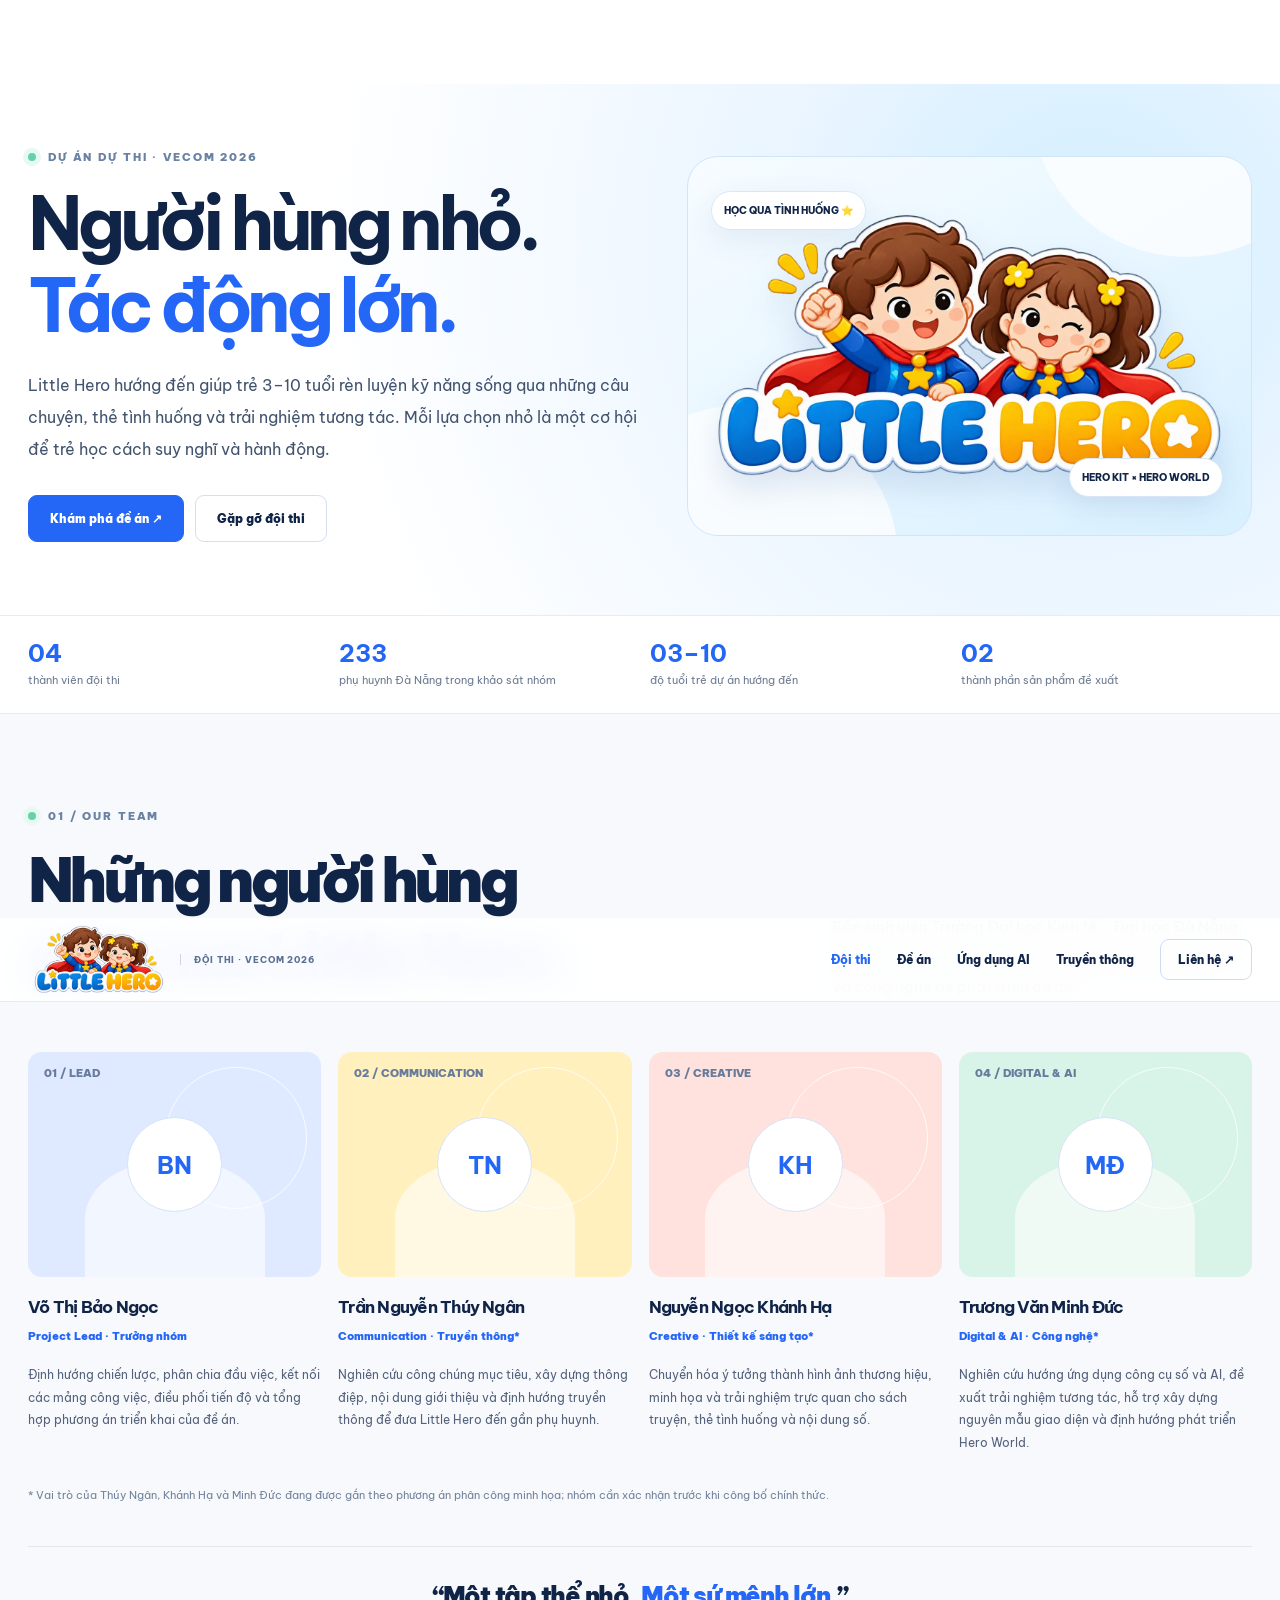
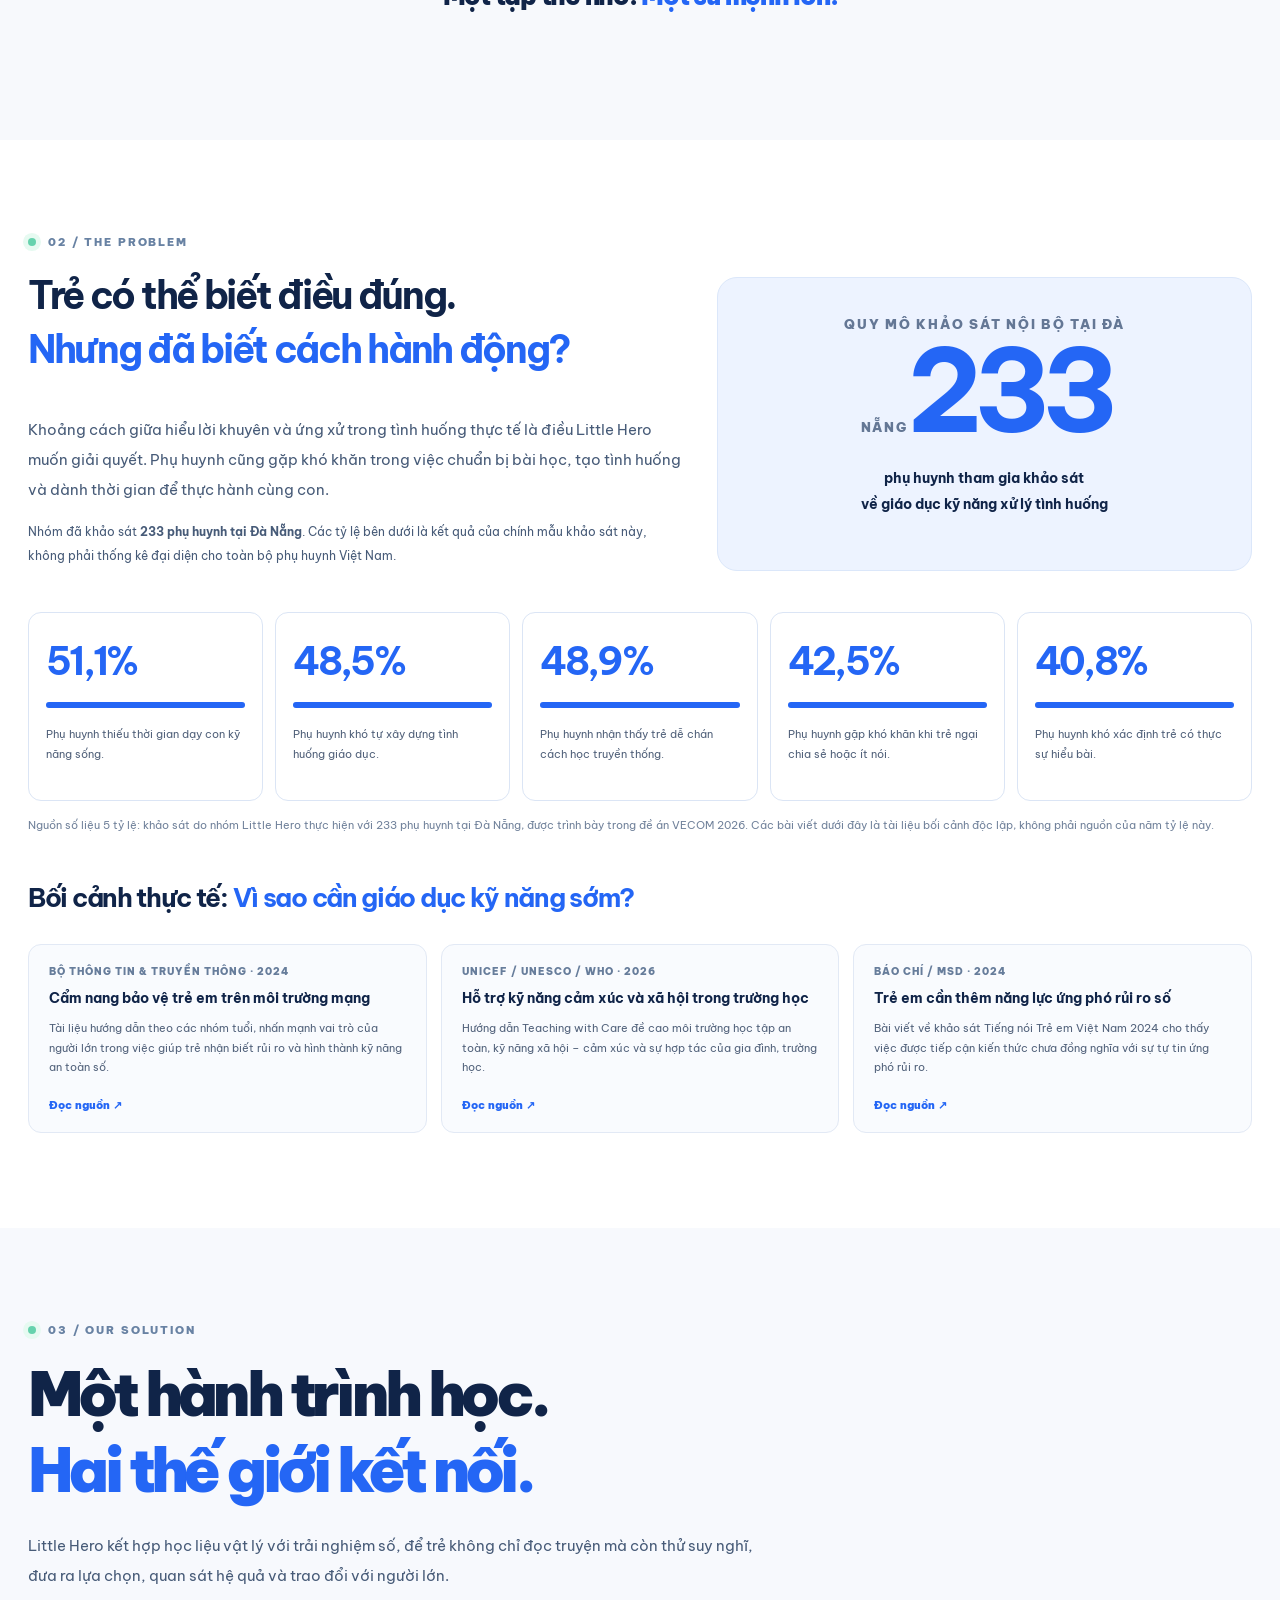
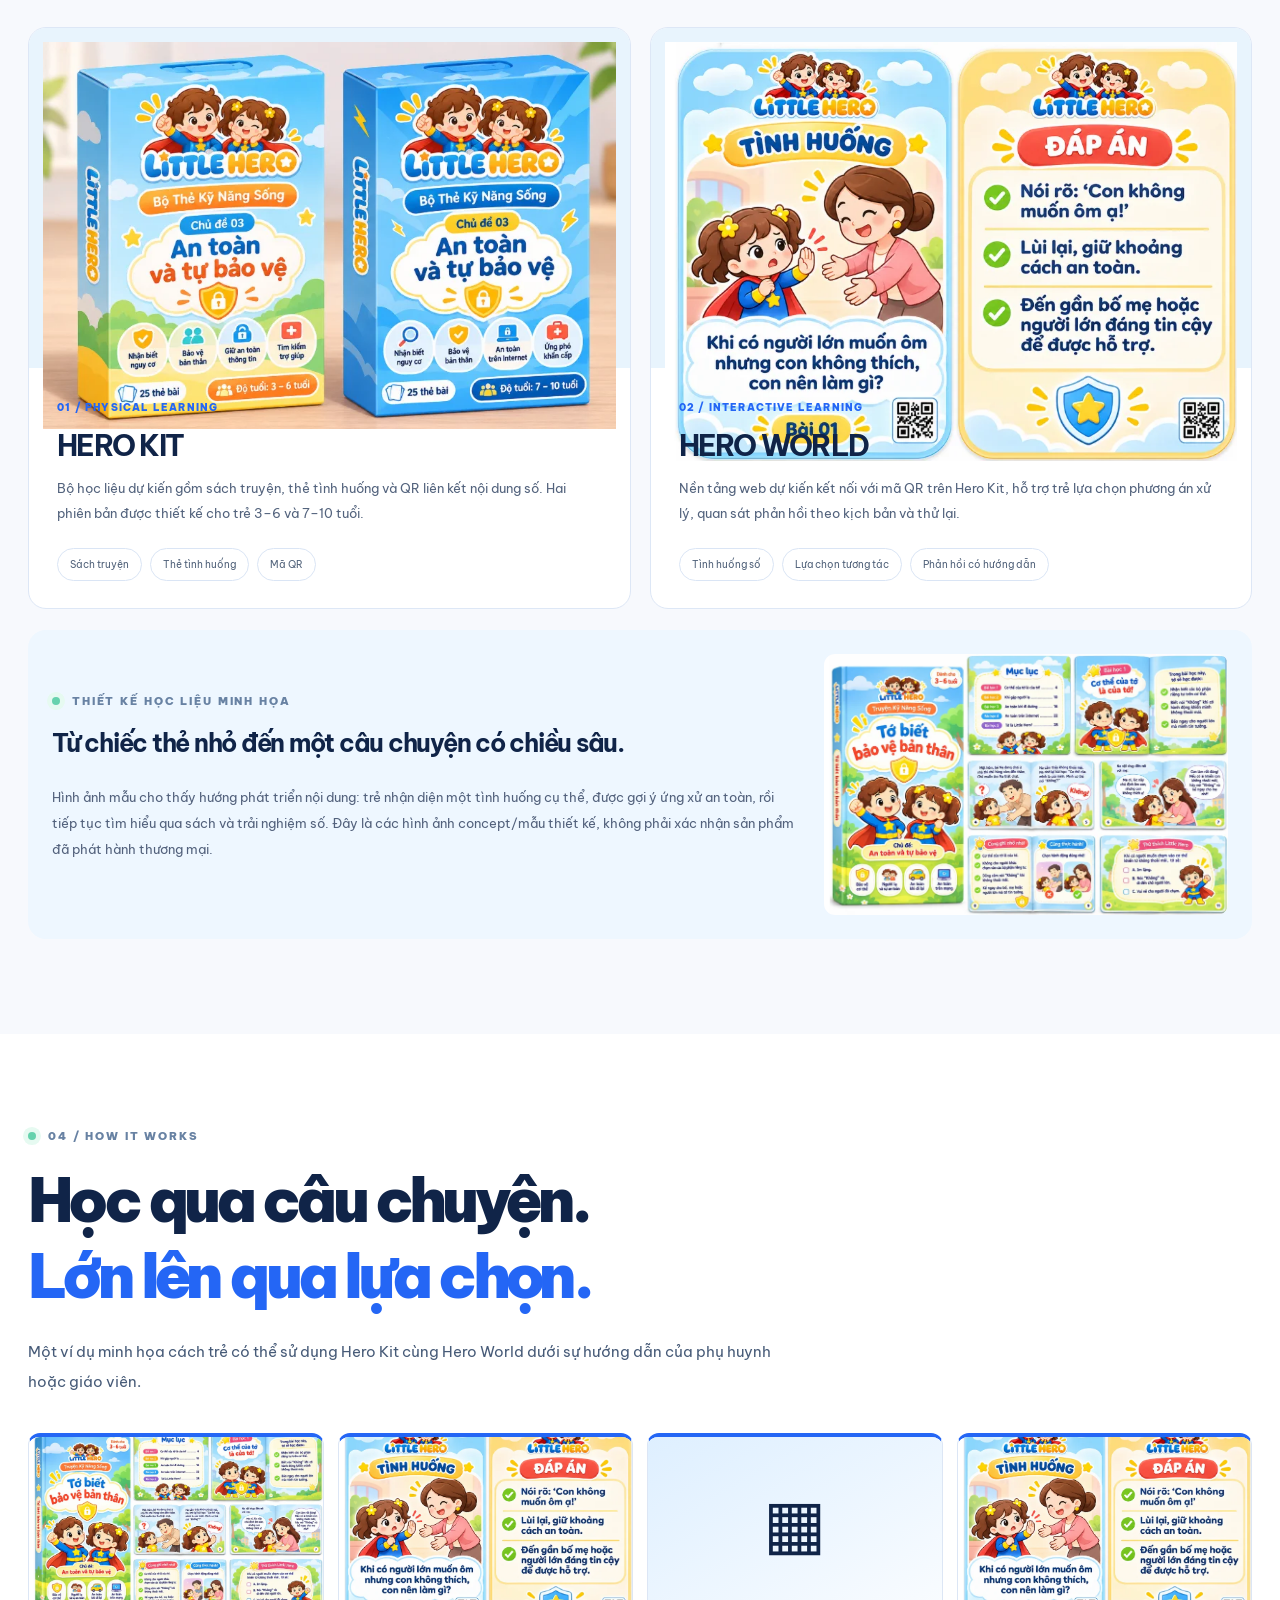
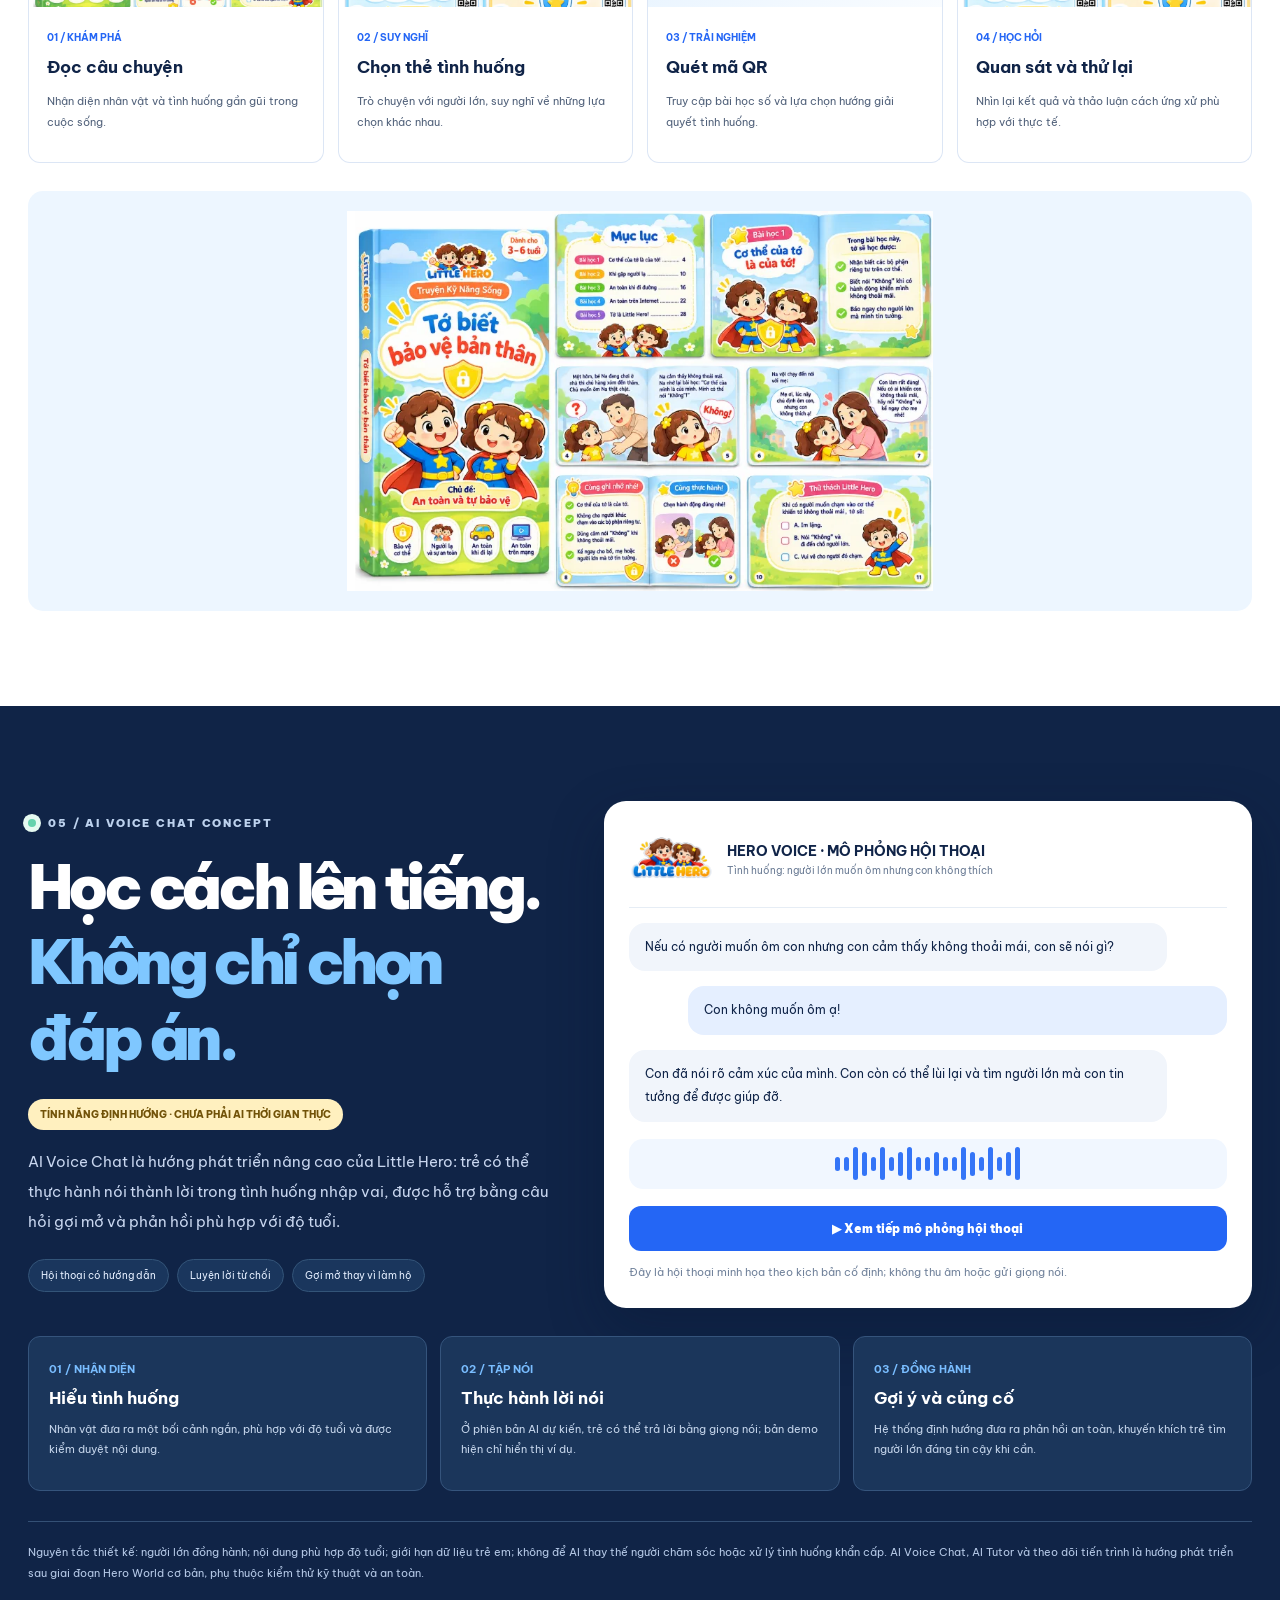
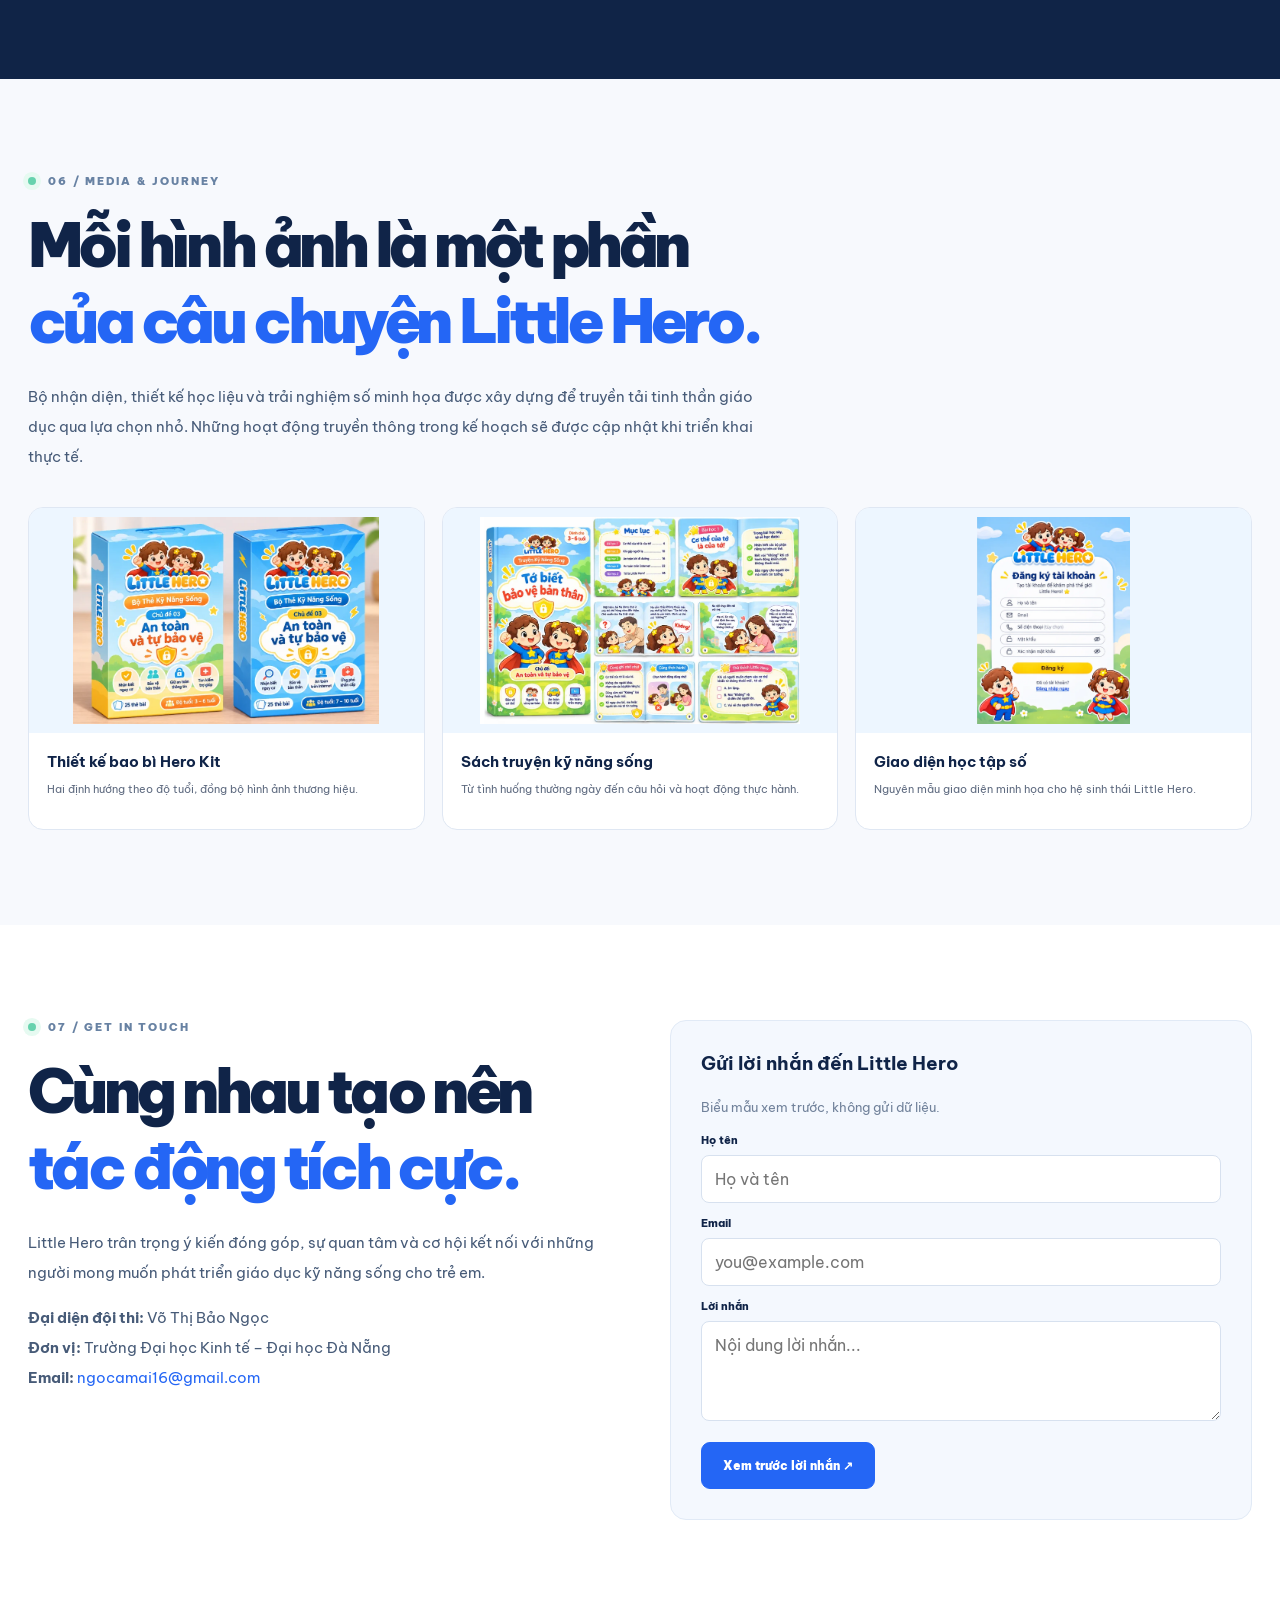
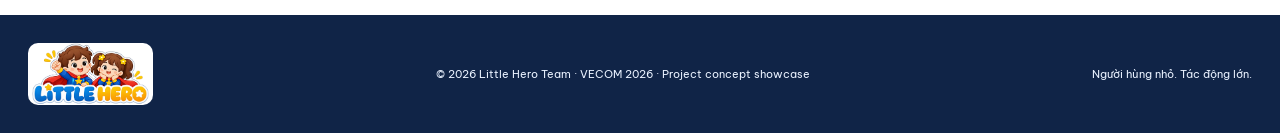
==== commit a2d67148: "Redesign Little Hero site from supplied demo Co-authored-by: Copilot <223556219+Copilot@users.norepl" ====
--- a/ai.html
+++ b/ai.html
@@ -1,29 +1,13 @@
 <!doctype html>
 <html lang="vi">
 <head>
-  <meta charset="utf-8"><meta name="viewport" content="width=device-width, initial-scale=1"><meta name="theme-color" content="#101c35">
-  <meta name="description" content="Tìm hiểu quy trình ứng dụng AI và hai phương pháp phát triển website của đội LITTLE HERO cho VECOM 2026.">
-  <title>Ứng dụng AI — LITTLE HERO | VECOM 2026</title><link rel="stylesheet" href="styles.css"><script src="script.js" defer></script>
+  <meta charset="utf-8">
+  <meta name="viewport" content="width=device-width, initial-scale=1">
+  <meta http-equiv="refresh" content="0;url=index.html#voice">
+  <link rel="canonical" href="index.html#voice">
+  <title>Ứng dụng AI — LITTLE HERO | VECOM 2026</title>
 </head>
-<body data-page="ai">
-  <header class="site-header"><a class="brand" href="index.html" aria-label="Đội thi LITTLE HERO — Trang chủ"><svg class="brand-symbol" viewBox="0 0 40 40" aria-hidden="true"><rect width="40" height="40" rx="11" fill="#3563f5"/><path d="M20 5.5 31 10v9.2c0 7.1-4.4 12.2-11 15.3-6.6-3.1-11-8.2-11-15.3V10l11-4.5Z" fill="#fff"/><path d="m20 11 2.5 5.1 5.6.8-4 3.9 1 5.6-5.1-2.7-5.1 2.7 1-5.6-4-3.9 5.6-.8L20 11Z" fill="#3563f5"/><path d="m14 29 6 2.8 6-2.8-2 6.4h-8L14 29Z" fill="#f2cc71"/></svg><span class="brand-copy"><strong>LITTLE HERO</strong><small>ĐỘI THI · VECOM 2026</small></span></a><button class="menu-toggle" type="button" aria-label="Mở menu" aria-expanded="false"><span></span><span></span></button><nav class="site-nav" aria-label="Điều hướng chính"><a href="team.html" data-nav="team">Đội thi</a><a href="media.html" data-nav="media">Đề án</a><a href="ai.html" data-nav="ai">Ứng dụng AI</a><a class="nav-contact" href="contact.html" data-nav="contact">Liên hệ <span>↗</span></a></nav></header>
-  <main>
-    <section class="subhero ai-subhero"><div class="subhero-copy"><div class="competition-label"><span class="live-dot"></span> DIGITAL WORKFLOW <i></i> VECOM 2026</div><h1>AI tiếp sức đội.<br><span>Đội ngũ dẫn lối.</span></h1><p>Đội LITTLE HERO kết hợp AI hỗ trợ lập trình với kỹ năng tự viết code để phát triển website giới thiệu đội thi — nhanh trong thử nghiệm, chủ động trong từng quyết định.</p><div class="breadcrumbs"><a href="index.html">Trang chủ</a><span>/</span><span>Ứng dụng AI</span></div></div><div class="subhero-art code-graphic"><div class="code-window"><div class="code-bar"><i></i><i></i><i></i><span>TEAM_LITTLE_HERO / WEB</span></div><div class="code-lines"><span><em>01</em> <b>// from an idea to a digital experience</b></span><span><em>02</em> <i>const</i> purpose = <strong>"positive impact"</strong>;</span><span><em>03</em> <i>const</i> team = <strong>"LITTLE HERO"</strong>;</span><span><em>04</em></span><span><em>05</em> <i>build</i>(purpose, team);<span class="cursor"></span></span></div><div class="code-status"><span>● HUMAN REVIEW</span><span>VECOM 2026</span></div></div><span class="code-float">AI<br>×<br>TEAM</span></div></section>
-    <section class="section-wrap ai-intro"><div class="section-index">01 <span>/</span> QUAN ĐIỂM ỨNG DỤNG</div><div class="ai-intro-grid"><h2>Công nghệ hỗ trợ đội.<br><span>Con người quyết định.</span></h2><div><p class="lead-copy">AI có thể hỗ trợ đội khám phá phương án nhanh hơn — nhưng mục tiêu, thông điệp và quyết định cuối cùng vẫn thuộc về con người.</p><p>Đội cần chọn lọc đầu ra, kiểm tra tính chính xác, chỉnh sửa cho phù hợp với dự án và chịu trách nhiệm với nội dung xuất bản.</p></div></div></section>
-    <section class="workflow-section"><div class="section-wrap"><div class="section-index">02 <span>/</span> QUY TRÌNH LÀM VIỆC</div><div class="section-heading"><h2>Từ mục tiêu<br>đến <span>sản phẩm số.</span></h2><p>Một quy trình có điểm kiểm duyệt của đội ngũ ở mỗi bước — không giao phó tư duy cho công cụ.</p></div><div class="workflow">
-      <article><span class="step-number">01</span><span class="step-icon">⌕</span><div><h3>Nghiên cứu & xác định vấn đề</h3><p>Làm rõ mục tiêu dự án, nhóm công chúng và thông tin cần kiểm chứng.</p></div><span class="step-tag">DISCOVER</span></article>
-      <article><span class="step-number">02</span><span class="step-icon">✳</span><div><h3>Phát triển ý tưởng & prompt</h3><p>Đặt yêu cầu có ngữ cảnh, đưa tiêu chí đánh giá và chọn lọc phương án phù hợp.</p></div><span class="step-tag">IDEATE</span></article>
-      <article><span class="step-number">03</span><span class="step-icon">{ }</span><div><h3>Xây dựng website</h3><p>Kết hợp AI Vibe Coding để tăng tốc tạo mẫu với Traditional Coding để chủ động hoàn thiện từng phần.</p></div><span class="step-tag">BUILD</span></article>
-      <article><span class="step-number">04</span><span class="step-icon">✓</span><div><h3>Kiểm thử & hoàn thiện</h3><p>Rà soát nội dung, điều hướng, khả năng hiển thị và trải nghiệm trên thiết bị.</p></div><span class="step-tag">REVIEW</span></article>
-    </div></div></section>
-    <section class="section-wrap tool-section"><div class="section-index">03 <span>/</span> NHÓM CÔNG CỤ</div><div class="section-heading"><h2>Công cụ cho<br><span>một quy trình liền mạch.</span></h2><p>Từ trợ lý AI và môi trường lập trình đến quản lý phiên bản — mỗi công cụ hỗ trợ một phần công việc.</p></div><div class="tool-grid"><article><span class="tool-symbol symbol-ai">AI</span><div><h3>Trợ lý AI</h3><p>Gợi ý ý tưởng, hỗ trợ phân tích yêu cầu, giải thích code và đề xuất cách sửa lỗi.</p><small>VÍ DỤ · GITHUB COPILOT CHAT</small></div></article><article><span class="tool-symbol symbol-code">{ }</span><div><h3>VS Code</h3><p>Môi trường viết, tổ chức và chạy thử HTML, CSS, JavaScript và Python.</p><small>IDE · DEVELOPMENT</small></div></article><article><span class="tool-symbol symbol-design">JS</span><div><h3>Công nghệ nền tảng</h3><p>HTML, CSS và JavaScript cho giao diện; Python có thể dùng khi cần xử lý backend.</p><small>HTML · CSS · JS · PYTHON</small></div></article><article><span class="tool-symbol symbol-git">G</span><div><h3>GitHub</h3><p>Lưu trữ mã nguồn, theo dõi thay đổi và hỗ trợ phối hợp, triển khai website.</p><small>VERSION CONTROL · HOSTING</small></div></article></div></section>
-    <section class="method-section"><div class="section-wrap"><div class="section-index">04 <span>/</span> HAI PHƯƠNG PHÁP · MỘT SẢN PHẨM</div><div class="section-heading"><h2>AI tăng tốc.<br><span>Tự code làm chủ.</span></h2><p>Đội LITTLE HERO kết hợp hai cách lập trình: dùng AI để khám phá và tạo bản nháp, sau đó chủ động đọc, viết, tinh chỉnh và kiểm thử mã nguồn.</p></div><div class="method-grid">
-      <article class="method-card"><div class="method-card-top"><span>PHƯƠNG PHÁP 01</span><b>{ }</b></div><p class="eyebrow">AI VIBE CODING</p><h3>Lập trình với<br>sự hỗ trợ của AI.</h3><p>Dùng GitHub Copilot trong VS Code để cùng phát triển ý tưởng, tạo bản nháp code, giải thích đoạn mã và đề xuất cải tiến. Thành viên luôn rà soát và quyết định phần code được sử dụng.</p><div class="method-flow"><span>01 · Phân tích yêu cầu & cấu trúc trang</span><span>02 · Thiết kế hướng đi, viết prompt rõ ràng</span><span>03 · AI gợi ý code, đội kiểm tra và chỉnh sửa</span><span>04 · Kiểm thử, tối ưu và triển khai qua GitHub</span></div><div class="method-pros"><span>+</span> Thử nghiệm nhanh, hỗ trợ tìm hiểu cách giải quyết.<br><span>−</span> Cần kiểm chứng code, bảo mật và tính phù hợp.</div></article>
-      <article class="method-card traditional-card"><div class="method-card-top"><span>PHƯƠNG PHÁP 02</span><b>&lt;/&gt;</b></div><p class="eyebrow">TRADITIONAL CODING</p><h3>Lập trình truyền thống<br>do đội ngũ chủ động.</h3><p>Thành viên trực tiếp phân tích yêu cầu, tổ chức cấu trúc và tự viết code theo từng phần. AI có thể hỗ trợ giải thích khi cần, nhưng không tạo thay thế cho quá trình tư duy và triển khai chính.</p><div class="method-flow"><span>01 · Phân tích yêu cầu & thiết kế cấu trúc</span><span>02 · Tự viết HTML, CSS, JavaScript</span><span>03 · Tự xây chức năng, Python nếu cần backend</span><span>04 · Kiểm thử, sửa lỗi, quản lý bằng GitHub</span></div><div class="method-pros"><span>+</span> Hiểu rõ hệ thống, kiểm soát sâu và rèn nền tảng.<br><span>−</span> Tốn thời gian hơn, cần chủ động xử lý lỗi.</div></article>
-    </div><div class="combined-workflow"><span class="combined-mark">AI <b>+</b> CODE</span><p><strong>Cách đội kết hợp:</strong> AI hỗ trợ mở rộng phương án và dựng bản nháp; đội đọc hiểu, tự hoàn thiện phần cốt lõi, rồi kiểm thử và quản lý thay đổi bằng GitHub.</p></div><p class="editor-note">Python và framework backend như Flask, Django hoặc FastAPI chỉ cần bổ sung nếu dự án có yêu cầu xử lý phía máy chủ.</p></div></section>
-    <section class="responsible-ai section-wrap"><div class="ai-mark">✳</div><div><div class="section-index">05 <span>/</span> NGUYÊN TẮC</div><h2>AI gợi mở ý tưởng.<br><span>Đội ngũ quyết định.</span></h2><p>Không đăng nguyên văn đầu ra chưa kiểm chứng. Tôn trọng quyền sử dụng hình ảnh, nội dung và dữ liệu; minh bạch về cách công cụ được dùng trong sản phẩm.</p></div></section>
-    <section class="page-cta"><p class="eyebrow">IDEAS MADE REAL, RESPONSIBLY</p><h2>AI hỗ trợ đội ngũ.<br><span>Đội ngũ dẫn lối.</span></h2><a class="button button-blue" href="contact.html">Liên hệ đội thi <span>↗</span></a></section>
-  </main>
-  <footer class="site-footer"><a class="brand footer-brand" href="index.html"><svg class="brand-symbol" viewBox="0 0 40 40" aria-hidden="true"><rect width="40" height="40" rx="11" fill="#3563f5"/><path d="M20 5.5 31 10v9.2c0 7.1-4.4 12.2-11 15.3-6.6-3.1-11-8.2-11-15.3V10l11-4.5Z" fill="#fff"/><path d="m20 11 2.5 5.1 5.6.8-4 3.9 1 5.6-5.1-2.7-5.1 2.7 1-5.6-4-3.9 5.6-.8L20 11Z" fill="#3563f5"/><path d="m14 29 6 2.8 6-2.8-2 6.4h-8L14 29Z" fill="#f2cc71"/></svg><span class="brand-copy"><strong>LITTLE HERO</strong><small>ĐỘI THI · VECOM 2026</small></span></a><p>Đội thi tham gia Cuộc thi Sinh viên Kinh doanh số VECOM 2026.</p><div class="footer-bottom"><span>© <span data-year></span> TEAM LITTLE HERO</span><a href="contact.html">Kết nối với đội thi <span>↗</span></a></div></footer>
+<body>
+  <p>Đang chuyển đến phần <a href="index.html#voice">Trải nghiệm AI Little Hero</a>…</p>
 </body>
 </html>
